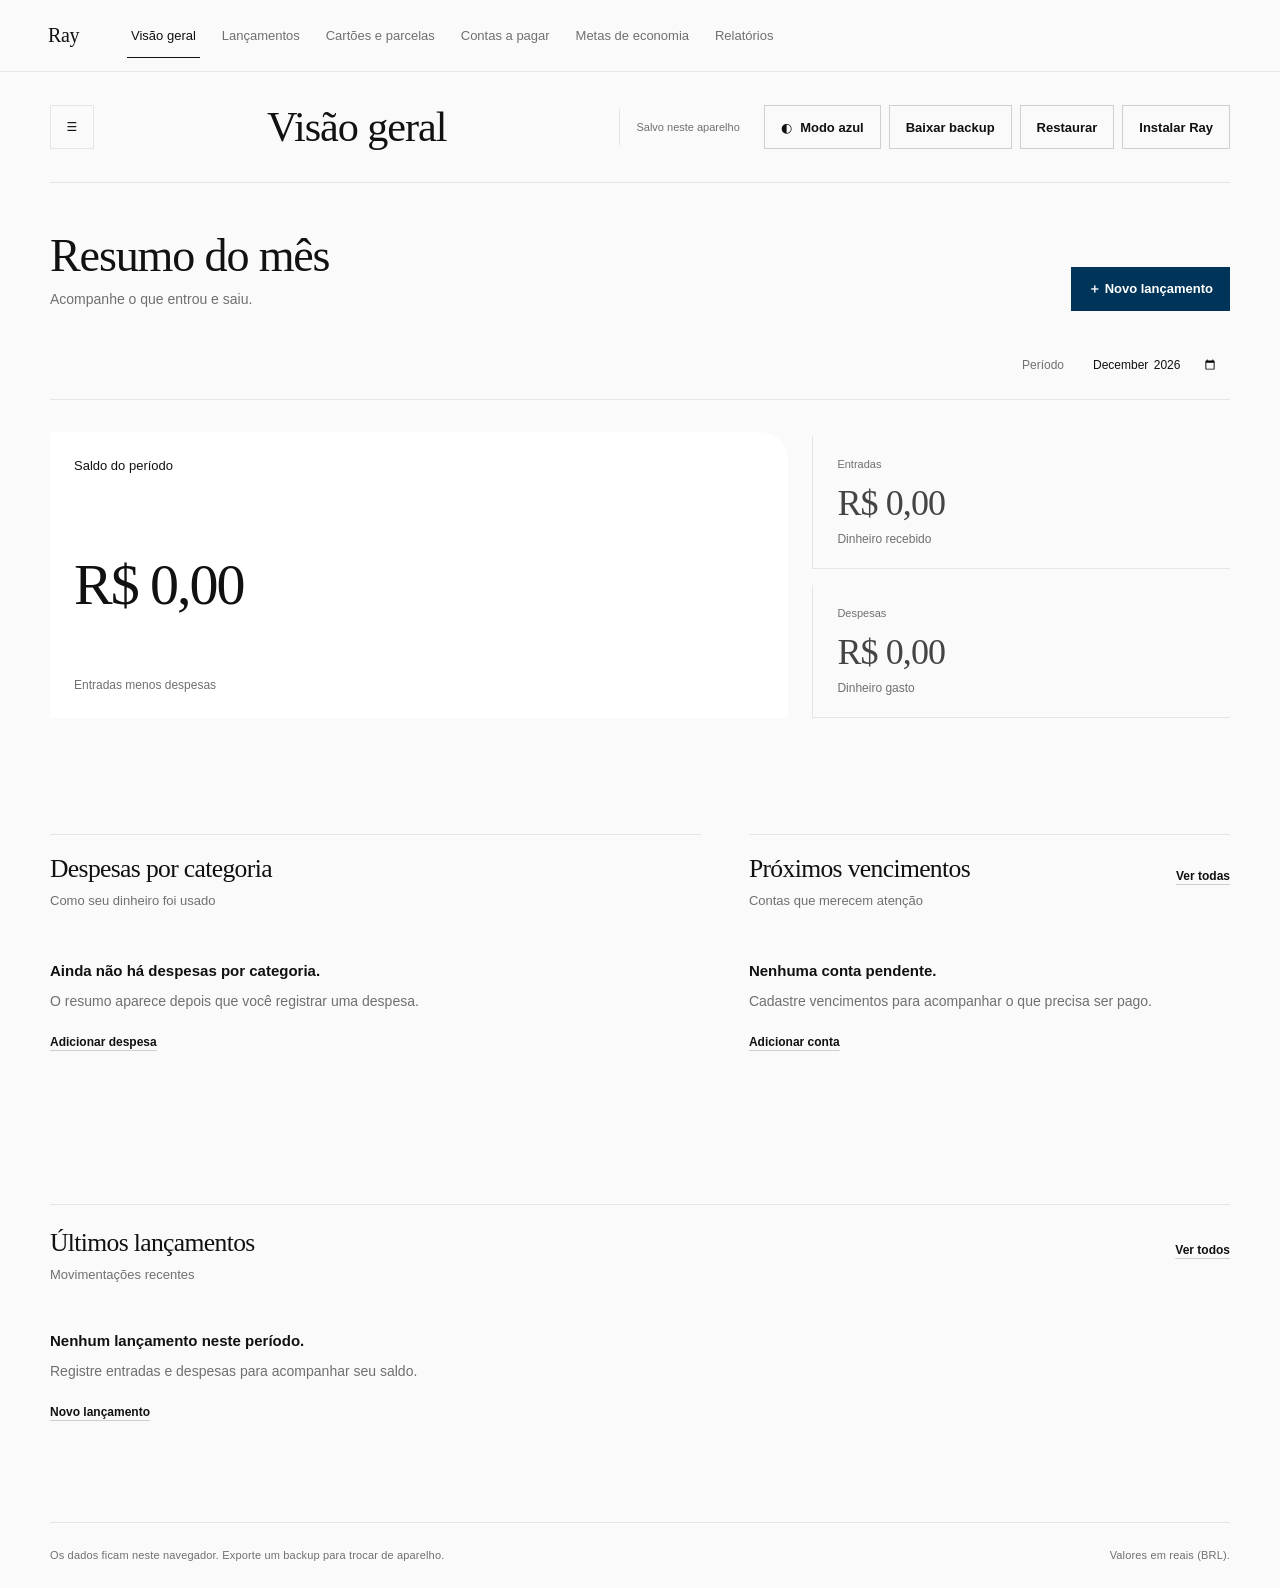
==== index.html @ b85cb1f8 "brand: rename app to Ray and add theme switch" ====
<!doctype html>
<html lang="pt-BR" data-theme="light">
<head>
<meta charset="utf-8"><meta name="viewport" content="width=device-width,initial-scale=1,viewport-fit=cover">
<meta name="theme-color" id="themeColorMeta" content="#FAFAFA">
<meta name="mobile-web-app-capable" content="yes">
<meta name="apple-mobile-web-app-capable" content="yes">
<meta name="apple-mobile-web-app-title" content="Ray">
<link rel="manifest" href="manifest.webmanifest"><meta name="description" content="Controle financeiro pessoal com dados salvos neste aparelho e backup manual.">
<title>Ray — Finanças pessoais</title>
<link rel="icon" href="favicon.svg?v=20261117-6" type="image/svg+xml">
<link rel="apple-touch-icon" href="app-icon.svg">

<link rel="stylesheet" href="style.css?v=20261117-16">


</head>
<body>

<div id="authScreen" class="hidden" aria-hidden="true"></div>
<div id="app" class="app hidden">
  <aside class="sidebar">
    <a class="brand" href="./" aria-label="Ray"><span>Ray</span></a>
    <nav id="navigation">
      <button type="button" class="nav-item active" data-page="dashboard" aria-current="page"><span>◫</span> Visão geral</button>
      <button type="button" class="nav-item" data-page="transactions"><span>↕</span> Lançamentos</button>
      <button type="button" class="nav-item" data-page="cards"><span>▤</span> Cartões e parcelas</button>
      <button type="button" class="nav-item" data-page="bills"><span>◷</span> Contas a pagar</button>
      <button type="button" class="nav-item" data-page="goals"><span>◎</span> Metas de economia</button>
      <button type="button" class="nav-item" data-page="reports"><span>▥</span> Relatórios</button>
    </nav>
    <div class="sidebar-bottom"><div class="privacy-note"><div><strong>Salvo neste aparelho</strong><small>Exporte um backup regularmente.</small></div></div></div>
  </aside>
  <main class="main">
    <header class="topbar">
      <button id="menuBtn" class="icon-btn mobile-menu" type="button" aria-label="Abrir menu" aria-controls="navigation" aria-expanded="false">☰</button>
      <div class="topbar-heading"><h2 id="pageTitle">Visão geral</h2></div>
      <div class="top-actions">
        <span id="syncStatus" class="sync-status" role="status" aria-live="polite">Salvo neste aparelho</span>
        <button id="themeToggleBtn" class="btn secondary theme-toggle" type="button" aria-label="Ativar modo azul" aria-pressed="false" title="Mudar para tema azul"><span class="theme-toggle-symbol" aria-hidden="true">◐</span><span id="themeToggleLabel">Modo azul</span></button>
        <button id="exportBackupBtn" class="btn secondary backup-btn" type="button" aria-label="Baixar backup" title="Baixar backup">Baixar backup</button>
        <button id="importBackupBtn" class="btn secondary backup-btn" type="button" aria-label="Restaurar backup" title="Restaurar backup">Restaurar</button>
        <input id="backupFileInput" class="hidden" type="file" accept="application/json,.json">
        <button id="installAppBtn" class="btn secondary install-app-btn" type="button" aria-label="Instalar aplicativo" title="Instalar Ray">Instalar Ray</button>
        <p id="installHelp" class="install-help hidden">No celular, abra o menu do navegador e escolha “Instalar app” ou “Adicionar à tela inicial”.</p>
      </div>
    </header>
    <div id="content" class="content" aria-busy="false">
      <section id="dashboardPage" class="page">
        <div class="welcome-row">
          <div><h3>Resumo do mês</h3><p class="muted">Acompanhe o que entrou e saiu.</p></div>
          <button type="button" class="btn primary" id="quickAddBtn">＋ Novo lançamento</button>
        </div>
        <div class="filter-row"><label for="monthFilter">Período</label><input id="monthFilter" type="month" aria-label="Selecionar período"></div>
        <div class="summary-grid" aria-label="Resumo financeiro do período">
          <article class="summary-card balance-card"><div class="summary-top"><span>Saldo do período</span></div><strong id="balanceValue">R$ 0,00</strong><small id="balanceHint">Entradas menos despesas</small></article>
          <article class="summary-card"><div class="summary-top"><span>Entradas</span></div><strong id="incomeValue">R$ 0,00</strong><small class="muted">Dinheiro recebido</small></article>
          <article class="summary-card"><div class="summary-top"><span>Despesas</span></div><strong id="expenseValue">R$ 0,00</strong><small class="muted">Dinheiro gasto</small></article>
        </div>
        <div class="dashboard-grid">
          <article class="panel">
            <div class="panel-heading"><div><h3>Despesas por categoria</h3><p class="muted">Como seu dinheiro foi usado</p></div></div>
            <div id="categoryChart" class="category-chart" aria-live="polite"><div class="empty-state">Seus gastos aparecerão aqui quando você registrar lançamentos.</div></div>
          </article>
          <article class="panel">
            <div class="panel-heading"><div><h3>Próximos vencimentos</h3><p class="muted">Contas que merecem atenção</p></div><button type="button" class="text-btn" data-goto="bills">Ver todas</button></div>
            <div id="upcomingBills" class="compact-list" aria-live="polite"><div class="empty-state">Nenhuma conta cadastrada.</div></div>
          </article>
        </div>
        <section class="ledger-section" aria-labelledby="recentHeading">
          <div class="panel-heading"><div><h3 id="recentHeading">Últimos lançamentos</h3><p class="muted">Movimentações recentes</p></div><button type="button" class="text-btn" data-goto="transactions">Ver todos</button></div>
          <div id="recentTransactions" aria-live="polite"></div>
        </section>
      </section><section id="transactionsPage" class="page hidden">
        <div class="section-intro"><div><h3>Seus lançamentos</h3><p class="muted">Registre e acompanhe cada entrada ou despesa.</p></div><button type="button" class="btn primary" id="addTransactionBtn">＋ Adicionar</button></div>
        <div class="table-panel">
          <div class="toolbar"><input id="transactionSearch" type="search" placeholder="Buscar lançamento..." aria-label="Buscar lançamento"><select id="typeFilter" aria-label="Filtrar tipo"><option value="">Todos os tipos</option><option value="income">Entradas</option><option value="expense">Despesas</option></select></div>
          <div id="transactionsTable" class="table-region"></div>
        </div>
      </section><section id="cardsPage" class="page hidden"><div class="section-intro"><div><h3>Cartões e parcelas</h3><p class="muted">Organize seus cartões e compras parceladas.</p></div><button type="button" class="btn primary" id="addCardBtn">＋ Novo cartão</button></div><div id="cardsList" class="cards-grid"></div><div class="section-intro sub-intro"><div><h3>Compras parceladas</h3><p class="muted">O valor mensal é calculado automaticamente.</p></div><button type="button" class="btn secondary" id="addInstallmentBtn">＋ Nova compra</button></div><div id="installmentsTable" class="table-region"></div></section>
      <section id="billsPage" class="page hidden">
        <div class="section-intro"><div><h3>Contas a pagar</h3><p class="muted">Acompanhe datas e marque o que já foi pago.</p></div><button type="button" class="btn primary" id="addBillBtn">＋ Nova conta</button></div>
        <div id="billsTable" class="table-region"></div>
      </section><section id="goalsPage" class="page hidden"><div class="section-intro"><div><h3>Metas de economia</h3><p class="muted">Cada pequena contribuição aproxima você do objetivo.</p></div><button type="button" class="btn primary" id="addGoalBtn">＋ Nova meta</button></div><div id="goalsList" class="goals-grid"></div></section>
      <section id="reportsPage" class="page hidden"><div class="section-intro"><div><h3>Relatórios</h3><p class="muted">Entenda seus hábitos financeiros sem complicação.</p></div></div><div class="summary-grid report-summary"><article class="summary-card"><span class="muted">Taxa de economia</span><strong id="savingRate">Sem dados</strong><small class="muted">Saldo ÷ entradas</small></article><article class="summary-card"><span class="muted">Maior categoria</span><strong id="topCategory">Sem dados</strong><small class="muted">No período selecionado</small></article></div><section class="report-region" aria-labelledby="reportCategoriesHeading"><div class="panel-heading"><div><h3 id="reportCategoriesHeading">Resumo por categoria</h3><p class="muted">Despesas no período selecionado</p></div></div><div id="reportCategories"></div></section></section>
    </div>
    <footer>Os dados ficam neste navegador. Exporte um backup para trocar de aparelho. <span>Valores em reais (BRL).</span></footer>
  </main>
</div>
<dialog id="modalBackdrop" class="modal-backdrop" aria-labelledby="modalTitle"><section class="modal"><div class="modal-head"><div><h3 id="modalTitle">Novo lançamento</h3></div><button type="button" id="closeModalBtn" class="icon-btn" aria-label="Fechar">×</button></div><form id="editorForm"><div id="modalFields" class="form-grid"></div><div class="form-actions"><button type="button" id="cancelModalBtn" class="btn secondary">Cancelar</button><button class="btn primary" type="submit">Salvar</button></div><p id="formMessage" class="message" role="status"></p></form></section></dialog>
<div id="toast" class="toast hidden" role="status" aria-live="polite"><span id="toastMessage"></span><button type="button" id="toastCloseBtn" class="toast-close" aria-label="Fechar aviso">×</button></div>




<script src="offline-store.js?v=20261117-2"></script>
<script src="app.js?v=20261117-9"></script>
<script src="pwa.js?v=20261117-2"></script>
</body></html>
---- style.css ----
/* Hallmark · shape: app screen · genre: modern-minimal · theme: Rich Blue editorial · scope: app · v2.0.0 */
/* Critique: records and balances lead; no marketing hero, decorative metric wall, stock imagery or empty ornament. */
:root {
  --color-bg: #FAFAFA;
  --color-surface: #FFFFFF;
  --color-ink: #111111;
  --color-ink-soft: #444444;
  --color-muted: #707070;
  --color-rule: #E5E5E5;
  --color-rule-strong: #CFCFCF;
  --color-action: #003459;
  --color-action-ink: #FFFFFF;
  --color-focus: var(--color-action);
  --color-positive: #222222;
  --color-negative: #222222;
  --color-surface-subtle: #F5F5F5;
  --color-surface-hover: #F4F4F4;
  --color-chart-fill: #555555;
  --color-backdrop: rgba(0, 0, 0, .58);
  --color-menu-scrim: rgba(0, 0, 0, .48);

  /* Compatibility aliases for the functional base components. */
  --color-paper: var(--color-bg);
  --color-paper-2: #F5F5F5;
  --color-paper-3: #E5E5E5;
  --color-white: #FFFFFF;
  --color-ink-2: var(--color-ink-soft);
  --color-field-edge: var(--color-rule-strong);
  --color-accent: var(--color-action);
  --color-accent-deep: var(--color-action);
  --color-accent-wash: #F5F5F5;
  --color-accent-ink: var(--color-action-ink);
  --color-positive-wash: #F5F5F5;
  --color-negative-wash: #F5F5F5;
  --color-error: var(--color-ink);
  --color-surface-nav: var(--color-bg);
  --color-surface-panel: var(--color-surface);
  --color-surface-hero: var(--color-surface);
  --color-surface-sticky: var(--color-bg);
  --color-surface-hover: #F4F4F4;
  --color-surface-modal: var(--color-surface);
  --color-surface-soft: var(--color-surface);
  --color-surface-card: var(--color-surface);
  --color-nav-active-border: var(--color-ink);
  --color-nav-text: var(--color-ink-soft);
  --color-nav-muted: var(--color-muted);
  --color-nav-hover: #F5F5F5;
  --color-nav-divider: var(--color-rule);
  --color-privacy-divider: var(--color-rule);
  --color-on-dark-label: var(--color-ink);
  --color-on-dark-muted: var(--color-muted);
  --color-button-hover: var(--color-action);
  --color-button-hover-ink: var(--color-action-ink);
  --color-overlay: rgba(0, 0, 0, .58);
  --color-glass: var(--color-surface);
  --color-glass-strong: #F5F5F5;
  --color-glass-edge: var(--color-rule);
  --color-on-glass: var(--color-ink);

  --font-body: "Segoe UI", Arial, ui-sans-serif, system-ui, sans-serif;
  --font-display: Baskerville, "Iowan Old Style", "Palatino Linotype", Georgia, serif;
  --radius-card: 0;
  --radius-control: 0;
  --radius-pill: 0;
  --space-1: 4px;
  --space-2: 8px;
  --space-3: 12px;
  --space-4: 16px;
  --space-5: 20px;
  --space-6: 24px;
  --space-7: 32px;
  --space-8: 40px;
  --space-9: 48px;
  --space-10: 64px;
  --space-11: 80px;
  --space-section: clamp(96px, 9vw, 128px);
  --gutter: clamp(20px, 4vw, 48px);
  --container: 1180px;
  --control-height: 44px;
  --radius-none: 0;
}

* { box-sizing: border-box; }
html, body { min-height: 100%; overflow-x: clip; }
body {
  margin: 0;
  background: var(--color-paper);
  color: var(--color-ink);
  font-family: var(--font-body);
  font-size: 16px;
  line-height: 1.5;
  font-kerning: normal;
}
button, input, select, textarea { font: inherit; }
button { cursor: pointer; }
a { color: inherit; }
h1, h2, h3, p { margin-top: 0; }
h1, h2, h3, strong { font-family: var(--font-body); }
h1, h2, h3 { color: var(--color-ink); font-weight: 500; letter-spacing: -.025em; text-wrap: balance; }
h2 { margin-bottom: 0; font-size: 22px; line-height: 1.2; overflow-wrap: break-word; min-width: 0; }
h3 { margin-bottom: var(--space-2); font-size: 16px; line-height: 1.3; overflow-wrap: break-word; min-width: 0; }
small { font-size: 12px; }
.hidden { display: none !important; }
.muted { color: var(--color-muted); }
.app { min-height: 100svh; }
button:focus-visible, a:focus-visible, input:focus-visible, select:focus-visible, textarea:focus-visible {
  outline: 2px solid var(--color-focus);
  outline-offset: var(--space-1);
}
button:disabled { opacity: .55; cursor: not-allowed; }
[hidden] { display: none !important; }

/* One horizontal navigation shell; the six destinations remain familiar. */
.sidebar {
  position: sticky;
  z-index: 20;
  top: 0;
  display: flex;
  align-items: center;
  gap: var(--space-6);
  min-height: 68px;
  width: 100%;
  padding: var(--space-2) var(--gutter);
  border-bottom: 1px solid var(--color-rule);
  background: var(--color-surface-nav);
}
.brand {
  display: inline-flex;
  align-items: center;
  flex: 0 0 auto;
  gap: var(--space-3);
  color: var(--color-ink);
  font-size: 14px;
  font-weight: 700;
  text-decoration: none;
  white-space: nowrap;
}
#navigation {
  display: flex;
  align-items: center;
  gap: var(--space-1);
  min-width: 0;
}
.nav-item {
  display: inline-flex;
  align-items: center;
  justify-content: flex-start;
  gap: var(--space-2);
  min-height: 44px;
  padding: 0 var(--space-3);
  border: 1px solid transparent;
  border-radius: var(--radius-control);
  background: transparent;
  color: var(--color-ink-2);
  font-size: 13px;
  font-weight: 500;
  line-height: 1.2;
  text-align: left;
  text-decoration: none;
  white-space: nowrap;
}
.nav-item > span {
  display: inline-grid;
  place-items: center;
  width: 18px;
  color: var(--color-muted);
  font-size: 16px;
}
.nav-item:hover { background: var(--color-paper-2); color: var(--color-ink); }
.nav-item.active {
  border-color: var(--color-nav-active-border);
  background: var(--color-surface-hover);
  color: var(--color-ink);
}
.nav-item.active > span { color: var(--color-accent); }
.sidebar-bottom { display: flex; align-items: center; margin-left: auto; }
.privacy-note { display: grid; gap: 0; padding-left: var(--space-4); border-left: 1px solid var(--color-rule); }
.privacy-note strong { color: var(--color-ink-2); font-size: 12px; font-weight: 500; }
.privacy-note small { color: var(--color-muted); font-size: 11px; }
.mobile-menu { display: none; }

/* Main work area */
.main {
  display: flex;
  flex-direction: column;
  width: min(calc(100% - 2 * var(--gutter)), var(--container));
  min-height: calc(100svh - 68px);
  margin-inline: auto;
}
.topbar {
  display: flex;
  align-items: center;
  justify-content: space-between;
  gap: var(--space-5);
  min-height: 82px;
  padding: var(--space-5) 0;
  border-bottom: 1px solid var(--color-rule);
}
.topbar-heading { min-width: 0; }
.today-label {
  margin: 0 0 var(--space-1);
  color: var(--color-muted);
  font-size: 12px;
  font-weight: 500;
  line-height: 1.3;
  letter-spacing: 0;
  text-transform: none;
}
.top-actions {
  display: flex;
  align-items: center;
  justify-content: flex-end;
  gap: var(--space-2);
  min-width: 0;
}
.sync-status {
  display: inline-flex;
  align-items: center;
  min-height: 36px;
  padding: 0 var(--space-3);
  border-left: 1px solid var(--color-rule);
  color: var(--color-muted);
  font-size: 11px;
  white-space: nowrap;
}
.content {
  flex: 1;
  width: 100%;
  padding: var(--space-7) 0 var(--space-9);
}
.welcome-row, .section-intro {
  display: flex;
  align-items: center;
  justify-content: space-between;
  gap: var(--space-4);
  margin-bottom: var(--space-5);
}
.welcome-row h3 { margin-bottom: var(--space-1); font-size: 18px; }
.welcome-row p, .section-intro p { margin-bottom: 0; font-size: 13px; }
.filter-row {
  display: flex;
  align-items: center;
  gap: var(--space-3);
  margin: 0 0 var(--space-4);
  color: var(--color-muted);
  font-size: 12px;
}
.filter-row label { font-weight: 500; }
.filter-row input { width: auto; min-width: 160px; }

/* The balance is the leading figure; two supporting figures, not a KPI wall. */
.summary-grid {
  display: grid;
  grid-template-columns: minmax(0, 1.3fr) repeat(2, minmax(0, 1fr));
  gap: var(--space-3);
  margin-bottom: var(--space-4);
}
.summary-card {
  color: var(--color-ink);
  display: flex;
  flex-direction: column;
  justify-content: space-between;
  min-width: 0;
  min-height: 132px;
  padding: var(--space-5);
  border: 1px solid var(--color-rule);
  border-radius: var(--radius-card);
  background: var(--color-surface-panel);
}
.summary-card.balance-card {
  border-color: var(--color-rule);
  background: var(--color-surface-panel);
}
.summary-top {
  display: flex;
  align-items: center;
  justify-content: space-between;
  gap: var(--space-3);
  margin-bottom: var(--space-4);
  color: var(--color-ink-2);
  font-size: 12px;
  font-weight: 500;
}
.summary-card strong {
  display: block;
  min-width: 0;
  margin-bottom: var(--space-1);
  color: var(--color-ink);
  font-size: clamp(22px, 2.2vw, 30px);
  font-weight: 700;
  letter-spacing: -.04em;
  line-height: 1.1;
  font-variant-numeric: tabular-nums;
  overflow-wrap: anywhere;
}
.summary-card.balance-card strong { color: var(--color-ink); font-size: clamp(28px, 3vw, 38px); }
.summary-card small { color: var(--color-muted); font-size: 11px; }
.round-icon {
  display: inline-grid;
  place-items: center;
  flex: 0 0 auto;
  width: 28px;
  height: 28px;
  border-radius: var(--radius-control);
  background: var(--color-paper-2);
  color: var(--color-accent);
  font-size: 16px;
}
.round-icon.green { background: var(--color-positive-wash); color: var(--color-positive); }
.round-icon.peach { background: var(--color-negative-wash); color: var(--color-negative); }
.round-icon.sand { background: var(--color-paper-2); color: var(--color-ink-2); }

/* A chart, due dates and one recent ledger carry the dashboard. */
.dashboard-grid {
  display: grid;
  grid-template-columns: minmax(0, 1.15fr) minmax(0, .85fr);
  gap: var(--space-4);
  margin-bottom: var(--space-4);
}
.panel {
  color: var(--color-ink);
  min-width: 0;
  margin-bottom: var(--space-4);
  padding: var(--space-5);
  border: 1px solid var(--color-rule);
  border-radius: var(--radius-card);
  background: var(--color-surface-panel);
}
.panel-heading {
  display: flex;
  align-items: flex-start;
  justify-content: space-between;
  gap: var(--space-3);
  margin-bottom: var(--space-5);
}
.panel-heading h3 { margin-bottom: var(--space-1); }
.panel-heading p { margin-bottom: 0; font-size: 12px; }
.panel-symbol { color: var(--color-muted); font-size: 20px; }
.category-chart { display: grid; gap: var(--space-4); }
.category-line {
  display: grid;
  grid-template-columns: minmax(84px, 1fr) minmax(72px, 1.5fr) auto;
  align-items: center;
  gap: var(--space-3);
  min-width: 0;
  color: var(--color-ink-2);
  font-size: 12px;
}
.cat-name { min-width: 0; overflow: hidden; text-overflow: ellipsis; white-space: nowrap; }
.bar-track {
  height: 8px;
  overflow: hidden;
  border-radius: var(--radius-pill);
  background: var(--color-paper-3);
}
.bar-fill { height: 100%; max-width: 100%; border-radius: var(--radius-pill); background: var(--color-accent); }
.category-line strong { color: var(--color-ink); font-size: 12px; font-variant-numeric: tabular-nums; white-space: nowrap; }
.empty-state {
  padding: var(--space-5) var(--space-2);
  color: var(--color-muted);
  font-size: 13px;
  line-height: 1.6;
}
.compact-list { display: grid; }
.compact-item {
  display: flex;
  align-items: center;
  justify-content: space-between;
  gap: var(--space-4);
  min-height: 58px;
  padding: var(--space-2) 0;
  border-bottom: 1px solid var(--color-rule);
}
.compact-item:last-child { border-bottom: 0; }
.compact-item > div { min-width: 0; }
.compact-item strong { display: block; color: var(--color-ink); font-size: 13px; font-weight: 500; }
.compact-item small { display: block; margin-top: var(--space-1); color: var(--color-muted); font-size: 11px; }
.compact-item > strong { text-align: right; white-space: nowrap; font-variant-numeric: tabular-nums; }

/* Tables first for records: clear row identity, dates, values and actions. */
.table-wrap { width: 100%; overflow-x: auto; }
table {
  width: 100%;
  border-collapse: collapse;
  color: var(--color-ink-2);
  font-size: 12px;
  font-variant-numeric: tabular-nums;
  text-align: left;
}
thead th {
  padding: var(--space-3) var(--space-3);
  border-bottom: 1px solid var(--color-rule);
  color: var(--color-muted);
  font-size: 12px;
  font-weight: 500;
  text-transform: none;
  white-space: nowrap;
}
tbody td {
  padding: var(--space-3) var(--space-3);
  border-bottom: 1px solid var(--color-rule);
  vertical-align: middle;
}
tbody tr:last-child td { border-bottom: 0; }
tbody tr:hover { background: var(--color-paper); }
td strong { color: var(--color-ink); font-weight: 500; }
td small { color: var(--color-muted); font-size: 11px; }
.amount-income { color: var(--color-positive); font-weight: 500; white-space: nowrap; }
.amount-expense { color: var(--color-negative); font-weight: 500; white-space: nowrap; }
.tag {
  display: inline-flex;
  align-items: center;
  min-height: 24px;
  padding: var(--space-1) var(--space-2);
  border: 1px solid var(--color-rule);
  border-radius: var(--radius-control);
  background: var(--color-paper-2);
  color: var(--color-ink-2);
  font-size: 11px;
  white-space: nowrap;
}
.tag.paid, .tag.done { border-color: var(--color-positive-wash); background: var(--color-positive-wash); color: var(--color-positive); }
.tag.overdue { border-color: var(--color-negative-wash); background: var(--color-negative-wash); color: var(--color-negative); }
.row-actions { display: flex; align-items: center; gap: var(--space-2); flex-wrap: wrap; }
.mini-btn {
  position: relative;
  display: inline-flex;
  align-items: center;
  justify-content: center;
  min-width: 42px;
  min-height: 38px;
  padding: var(--space-2) var(--space-2);
  border: 1px solid var(--color-rule);
  border-radius: var(--radius-control);
  background: transparent;
  color: var(--color-accent-deep);
  font-size: 11px;
  font-weight: 500;
  white-space: nowrap;
}
.mini-btn:hover { border-color: var(--color-accent); background: var(--color-accent-wash); }
.mini-btn.danger { color: var(--color-negative); }
.mini-btn.danger:hover { border-color: var(--color-negative); background: var(--color-negative-wash); }

/* Forms */
.toolbar { display: flex; align-items: center; gap: var(--space-2); margin-bottom: var(--space-4); }
.toolbar input { flex: 1 1 280px; max-width: 420px; }
.toolbar select { flex: 0 1 180px; }
input, select, textarea {
  width: 100%;
  min-width: 0;
  min-height: var(--control-height);
  padding: var(--space-2) var(--space-3);
  border: 1px solid var(--color-field-edge);
  border-radius: var(--radius-control);
  outline: 2px solid transparent;
  outline-offset: -var(--space-1);
  background: var(--color-surface-panel);
  color: var(--color-ink);
}
input::placeholder, textarea::placeholder { color: var(--color-muted); opacity: 1; }
input:hover, select:hover, textarea:hover { background: var(--color-paper); }
input:focus-visible, select:focus-visible, textarea:focus-visible { outline-color: var(--color-focus); }
input[type="month"], input[type="date"] { min-width: 150px; }
.form-grid { display: grid; grid-template-columns: repeat(2, minmax(0, 1fr)); gap: var(--space-4); }
.form-field { display: grid; align-content: start; gap: var(--space-2); min-width: 0; }
.form-field label { color: var(--color-ink-2); font-size: 12px; font-weight: 500; }
.required-word { color: var(--color-muted); font-size: 10px; font-weight: 500; }
.form-field.full-field { grid-column: 1 / -1; }
textarea { min-height: 104px; resize: vertical; }
.form-actions { display: flex; justify-content: flex-end; gap: var(--space-2); margin-top: var(--space-5); }
.message { min-height: 0; margin: var(--space-3) 0 0; color: var(--color-negative); font-size: 12px; line-height: 1.45; }
.message:empty { display: none; }

/* Cards represent actual cards and goals; records stay in tables. */
.cards-grid, .goals-grid {
  display: grid;
  grid-template-columns: repeat(2, minmax(0, 1fr));
  gap: var(--space-4);
  margin-bottom: var(--space-6);
}
.bank-card {
  min-width: 0;
  padding: var(--space-5);
  border: 1px solid var(--color-rule);
  border-radius: var(--radius-card);
  background: var(--color-surface-panel);
  color: var(--color-ink);
}
.bank-card-head, .bank-identity, .bank-card-foot, .goal-top {
  display: flex;
  align-items: center;
  justify-content: space-between;
  gap: var(--space-3);
}
.bank-identity { justify-content: flex-start; min-width: 0; }
.institution-mark {
  display: grid;
  place-items: center;
  flex: 0 0 40px;
  width: 40px;
  height: 40px;
  border: 1px solid var(--color-rule);
  border-radius: var(--radius-control);
  background: var(--mark-bg, var(--color-paper-2));
  color: var(--mark-color, var(--color-accent));
  font-size: 12px;
  font-weight: 700;
}
.bank-identity-text { display: grid; min-width: 0; gap: var(--space-1); }
.bank-institution { color: var(--color-muted); font-size: 12px; overflow-wrap: break-word; }
.bank-identity-text strong { color: var(--color-ink); font-size: 16px; overflow-wrap: break-word; }
.bank-card .mini-btn { border-color: var(--color-rule); color: var(--color-ink-2); background: transparent; }
.bank-card .mini-btn:hover { border-color: var(--color-accent); background: var(--color-accent); color: var(--color-accent-ink); }
.card-number {
  margin: var(--space-6) 0 var(--space-5);
  color: var(--color-ink-2);
  font-size: 18px;
  letter-spacing: .08em;
  font-variant-numeric: tabular-nums;
  overflow-wrap: anywhere;
}
.bank-card-foot { align-items: flex-end; }
.bank-card-foot > div { display: grid; gap: var(--space-1); }
.bank-card-foot strong { color: var(--color-ink); font-size: 22px; font-variant-numeric: tabular-nums; }
.card-meta, .card-cycle, .network-label { color: var(--color-muted); font-size: 12px; }
.network-label { padding: var(--space-1) var(--space-2); border: 1px solid var(--color-rule); border-radius: var(--radius-control); }
.card-cycle { margin-top: var(--space-4); padding-top: var(--space-3); border-top: 1px solid var(--color-rule); }
.goal-card {
  color: var(--color-ink);
  min-width: 0;
  padding: var(--space-5);
  border: 1px solid var(--color-rule);
  border-radius: var(--radius-card);
  background: var(--color-surface-panel);
}
.goal-top { margin-bottom: var(--space-4); }
.goal-icon {
  display: grid;
  place-items: center;
  width: 38px;
  height: 38px;
  border: 1px solid var(--color-rule);
  border-radius: var(--radius-control);
  background: var(--color-accent-wash);
  color: var(--color-accent);
  font-size: 18px;
}
.goal-card h3 { margin-bottom: var(--space-1); }
.goal-card p { margin-bottom: var(--space-3); font-size: 12px; }
.goal-card > strong { display: block; margin: var(--space-1) 0; color: var(--color-ink); font-size: 22px; font-variant-numeric: tabular-nums; }
.goal-numbers { display: flex; align-items: center; justify-content: space-between; gap: var(--space-3); margin: var(--space-3) 0 var(--space-2); color: var(--color-muted); font-size: 11px; }
.goal-numbers strong { color: var(--color-ink-2); font-variant-numeric: tabular-nums; }
.goal-progress { height: 6px; overflow: hidden; border-radius: 2px; background: var(--color-paper-3); }
.goal-progress span { display: block; height: 100%; border-radius: 2px; background: var(--color-accent); }
.goal-actions { display: flex; gap: var(--space-2); margin-top: var(--space-4); }
.sub-intro { margin-top: var(--space-7); }

/* Page-level reports, overlay, buttons and footer */
.report-summary { grid-template-columns: repeat(2, minmax(0, 1fr)); max-width: 720px; }
.report-summary .summary-card { min-height: 112px; color: var(--color-ink); }
.report-summary strong { margin-top: var(--space-3); font-size: 24px; }
.report-row {
  display: grid;
  grid-template-columns: minmax(120px, 1fr) minmax(100px, 2fr) auto;
  align-items: center;
  gap: var(--space-4);
  padding: var(--space-3) 0;
  border-bottom: 1px solid var(--color-rule);
  color: var(--color-ink-2);
  font-size: 12px;
}
.report-row:last-child { border-bottom: 0; }
.report-row strong { color: var(--color-ink); font-size: 12px; }
.btn {
  display: inline-flex;
  align-items: center;
  justify-content: center;
  min-height: var(--control-height);
  gap: var(--space-2);
  padding: 0 var(--space-4);
  border: 1px solid var(--color-rule);
  border-radius: var(--radius-control);
  background: transparent;
  color: var(--color-ink);
  font-size: 13px;
  font-weight: 500;
  line-height: 1;
  text-decoration: none;
  white-space: nowrap;
}
.btn:hover { border-color: var(--color-accent); background: var(--color-surface-hover); color: var(--color-ink); }
.btn.primary { border-color: var(--color-accent); background: var(--color-accent); color: var(--color-accent-ink); }
.btn.primary:hover { border-color: var(--color-button-hover); background: var(--color-button-hover); color: var(--color-button-hover-ink); }
.btn.secondary { border-color: var(--color-rule); color: var(--color-ink-2); }
.btn.secondary:hover { border-color: var(--color-accent); color: var(--color-accent); }
.btn.full { width: 100%; }
.text-btn {
  min-height: 36px;
  padding: var(--space-1) 0;
  border: 0;
  background: transparent;
  color: var(--color-accent-deep);
  font-size: 12px;
  font-weight: 500;
  text-decoration: underline;
  text-decoration-color: transparent;
  text-underline-offset: var(--space-1);
  white-space: nowrap;
}
.text-btn:hover { text-decoration-color: currentColor; }
.icon-btn {
  display: inline-grid;
  place-items: center;
  min-width: 44px;
  min-height: 44px;
  padding: 0;
  border: 1px solid var(--color-rule);
  border-radius: var(--radius-control);
  background: transparent;
  color: var(--color-ink);
  font-size: 20px;
}
.icon-btn:hover { background: var(--color-surface-hover); border-color: var(--color-accent); color: var(--color-ink); }
.modal-backdrop {
  position: fixed;
  z-index: 50;
  inset: 0;
  display: grid;
  place-items: center;
  padding: var(--space-4);
  overflow: auto;
  background: var(--color-overlay);
}
.modal {
  color: var(--color-ink);
  width: min(100%, 560px);
  max-height: min(80dvh, 640px);
  overflow: auto;
  margin: auto;
  padding: var(--space-6);
  border: 1px solid var(--color-rule);
  border-radius: var(--radius-card);
  background: var(--color-surface-panel);
}
.modal-head {
  display: flex;
  align-items: center;
  justify-content: space-between;
  gap: var(--space-3);
  margin-bottom: var(--space-5);
}
.modal-head h3 { margin-bottom: 0; }
.toast {
  color: var(--color-ink);
  position: fixed;
  z-index: 80;
  right: max(16px, env(safe-area-inset-right));
  bottom: max(16px, env(safe-area-inset-bottom));
  max-width: min(420px, calc(100% - 32px));
  padding: var(--space-3) var(--space-4);
  border: 1px solid var(--color-rule);
  border-radius: var(--radius-control);
  background: var(--color-surface-panel);
  color: var(--color-ink);
  font-size: 12px;
}
.toast.error { border-color: var(--color-negative); color: var(--color-negative); }
#toast:empty { display: none; }
footer {
  display: flex;
  justify-content: space-between;
  gap: var(--space-3);
  padding: var(--space-4) 0;
  border-top: 1px solid var(--color-rule);
  color: var(--color-muted);
  font-size: 11px;
}
.install-help { max-width: 280px; margin: 0; color: var(--color-muted); font-size: 11px; }
.avatar { display: none; }

/* Tablet and mobile navigation */
@media (max-width: 60rem) {
  .sidebar {
    min-height: 64px;
    justify-content: space-between;
    gap: var(--space-4);
  }
  #navigation { gap: var(--space-1); flex: 1; justify-content: center; }
  .nav-item { padding-inline: var(--space-2); font-size: 12px; }
  .nav-item > span { display: none; }
  .privacy-note { display: none; }
  .main { min-height: calc(100svh - 64px); }
  .summary-grid { grid-template-columns: repeat(3, minmax(0, 1fr)); }
  .dashboard-grid { grid-template-columns: minmax(0, 1fr); }
}
@media (max-width: 40rem) {
  .sidebar {
    position: fixed;
    top: 0;
    right: 0;
    left: 0;
    min-height: 64px;
    height: 64px;
    justify-content: space-between;
    padding-block: var(--space-2);
  }
  .sidebar #navigation, .sidebar .sidebar-bottom { display: none; }
  .sidebar.open {
    align-items: stretch;
    flex-direction: column;
    justify-content: flex-start;
    width: min(88vw, 320px);
    height: 100dvh;
    min-height: 100dvh;
    right: auto;
    padding: var(--space-5);
    border-right: 1px solid var(--color-rule);
  }
  .sidebar.open #navigation {
    display: grid;
    align-content: start;
    justify-content: stretch;
    gap: var(--space-1);
    margin-top: var(--space-5);
  }
  .sidebar.open .nav-item { min-height: 48px; padding-inline: var(--space-3); font-size: 14px; }
  .sidebar.open .nav-item > span { display: inline-grid; }
  .sidebar.open .sidebar-bottom {
    display: block;
    margin: auto 0 0;
  }
  .sidebar.open .privacy-note {
    display: grid;
    padding: var(--space-4) 0 0;
    border-top: 1px solid var(--color-rule);
    border-left: 0;
  }
  .main {
    width: calc(100% - 32px);
    min-height: 100svh;
    margin-top: var(--space-11);
  }
  .topbar {
    align-items: center;
    gap: var(--space-3);
    min-height: 72px;
    padding: var(--space-3) 0;
  }
  .topbar-heading { flex: 1; }
  .mobile-menu { display: inline-grid; flex: 0 0 44px; }
  .top-actions { gap: var(--space-1); }
  .sync-status { display: none; }
  .backup-btn { min-width: 44px; min-height: 44px; width: 44px; padding: 0; overflow: hidden; font-size: 0; }
  .backup-btn::before { content: "↓"; font-size: 18px; }
  #importBackupBtn::before { content: "↑"; }
  .install-app-btn { min-width: 44px; width: 44px; overflow: hidden; padding: 0; font-size: 0; }
  .install-app-btn::before { content: "＋"; font-size: 18px; }
  .content { padding-top: var(--space-5); }
  .welcome-row, .section-intro { align-items: flex-start; }
  .welcome-row { flex-direction: column; gap: var(--space-3); }
  .welcome-row .btn { width: 100%; }
  .summary-grid { grid-template-columns: repeat(2, minmax(0, 1fr)); gap: var(--space-2); }
  .summary-card { min-height: 112px; padding: var(--space-3); }
  .summary-card.balance-card { grid-column: 1 / -1; min-height: 124px; }
  .summary-card strong { font-size: 20px; }
  .summary-card.balance-card strong { font-size: 30px; }
  .summary-top { margin-bottom: var(--space-3); }
  .dashboard-grid { gap: 0; }
  .panel { padding: var(--space-4); }
  .cards-grid, .goals-grid { grid-template-columns: minmax(0, 1fr); }
  .toolbar { flex-wrap: wrap; }
  .toolbar input, .toolbar select { flex: 1 1 100%; max-width: none; }
  .form-grid { grid-template-columns: minmax(0, 1fr); }
  input, select, textarea { font-size: 16px; }
  .form-field.full-field { grid-column: auto; }
  .modal { padding: var(--space-4); }
  footer { flex-direction: column; }
  .category-line { grid-template-columns: minmax(72px, 1fr) minmax(60px, 1fr) auto; gap: var(--space-2); }
  .report-summary { grid-template-columns: repeat(2, minmax(0, 1fr)); }
  .report-row { grid-template-columns: minmax(0, 1fr) auto; gap: var(--space-2); }
  .report-row .bar-track { grid-column: 1 / -1; grid-row: 2; }
}
@media (max-width: 360px) {
  .brand { gap: var(--space-2); font-size: 13px; }
  .top-actions { gap: var(--space-1); }
  .main { width: calc(100% - 24px); }
  .summary-grid { gap: var(--space-2); }
  .summary-card { padding: var(--space-3); }
  .summary-card strong { font-size: 18px; }
  .summary-card.balance-card strong { font-size: 27px; }
}
@media (hover: hover) {
  .nav-item, .btn, .mini-btn, .icon-btn, .text-btn { transition: background-color 120ms ease, border-color 120ms ease, color 120ms ease, transform 120ms ease; }
  .btn:active, .mini-btn:active, .icon-btn:active { transform: translateY(1px); }
}
@media (prefers-reduced-motion: reduce) {
  *, *::before, *::after {
    scroll-behavior: auto !important;
    animation-duration: .01ms !important;
    animation-iteration-count: 1 !important;
    transition-duration: .01ms !important;
  }
}


/* Browser-owned surfaces follow the same quiet blue palette. */
::selection {
  background: var(--color-accent-wash);
  color: var(--color-accent-deep);
}
html {
  scrollbar-color: var(--color-muted) var(--color-paper-2);
}
input, textarea, select {
  caret-color: var(--color-accent);
}


/* Hallmark v2.0.0 · app finish: quiet records, useful states and no nested table cards. */
.table-panel, .ledger-section, .report-region, .table-region {
  min-width: 0;
  width: 100%;
}
.table-panel { margin-bottom: var(--space-5); }
.ledger-section, .report-region { margin-bottom: var(--space-5); }
.ledger-section .panel-heading, .report-region .panel-heading { margin-bottom: var(--space-2); }
.table-panel > .toolbar { padding: 0 0 var(--space-3); border-bottom: 1px solid var(--color-rule); }
.table-panel > .table-region { padding-top: var(--space-2); }
.table-wrap { max-width: 100%; overscroll-behavior-inline: contain; }
table[data-actions="true"] { min-width: 680px; }
table[data-actions="false"] { min-width: 520px; }
table[data-actions="false"] th:first-child,
table[data-actions="false"] td:first-child { position: sticky; z-index: 1; left: 0; min-width: 150px; background: var(--color-surface-panel); }
table[data-actions="true"] th:first-child,
table[data-actions="true"] td:first-child {
  position: sticky;
  z-index: 1;
  left: 0;
  min-width: 150px;
  background: var(--color-surface-panel);
}
table[data-actions="true"] th:last-child,
table[data-actions="true"] td:last-child {
  position: sticky;
  z-index: 1;
  right: 0;
  background: var(--color-surface-panel);
}
table[data-actions="true"] thead th:first-child,
table[data-actions="true"] thead th:last-child { z-index: 2; }
tbody tr:hover td:first-child,
tbody tr:hover td:last-child { background: var(--color-paper); }
.empty-state {
  display: grid;
  justify-items: start;
  gap: var(--space-2);
  padding: var(--space-5) 0;
  color: var(--color-muted);
  font-size: 14px;
  line-height: 1.5;
}
.empty-state strong { color: var(--color-ink); font-size: 15px; font-weight: 500; }
.empty-state p { max-width: 48ch; margin: 0; }
.empty-state .text-btn { min-height: 44px; }
.error-state { border-left: 2px solid var(--color-error); padding-left: var(--space-4); }
.skeleton-stack { display: grid; gap: var(--space-4); padding: var(--space-2) 0; }
.skeleton-row { display: flex; align-items: center; justify-content: space-between; gap: var(--space-4); min-height: 34px; }
.skeleton {
  display: block;
  height: 10px;
  border-radius: 2px;
  background: var(--color-paper-3);
}
.skeleton-label { width: min(46%, 220px); }
.skeleton-value { width: min(24%, 112px); }
[aria-busy="true"] { cursor: progress; }
.btn, .mini-btn, .icon-btn, .text-btn, .nav-item { font-size: 14px; }
.mini-btn { min-width: 44px; min-height: 44px; }
.text-btn { min-height: 44px; }
.nav-item { min-height: 44px; }
.summary-card small, .panel-heading p, .sync-status { font-size: 12px; }
.modal-backdrop {
  position: fixed;
  inset: 0;
  width: 100%;
  max-width: none;
  height: 100%;
  max-height: none;
  margin: 0;
  padding: var(--space-4);
  border: 0;
  overflow: auto;
  background: transparent;
  color: var(--color-ink);
  display: grid;
  place-items: center;
}
.modal-backdrop:not([open]) { display: none; }
.modal-backdrop::backdrop { background: var(--color-overlay); }
.modal {
  width: min(100%, 560px);
  max-height: min(80dvh, 40rem);
}
.modal-head h3 { font-size: 18px; }
.toast {
  display: flex;
  align-items: center;
  justify-content: space-between;
  gap: var(--space-3);
  font-size: 14px;
}
.toast.hidden { display: none; }
.toast-close {
  display: inline-grid;
  flex: 0 0 44px;
  place-items: center;
  min-width: 44px;
  min-height: 44px;
  border: 0;
  background: transparent;
  color: currentColor;
  font-size: 20px;
}
.toast-close:hover { background: var(--color-paper-2); }
@media (max-width: 40rem) {
  .main { margin-top: var(--space-11); }
  .summary-card small, .filter-row, .panel-heading p { font-size: 13px; }
  .summary-card.balance-card strong { font-size: 28px; }
  .empty-state { padding-block: var(--space-4); }
  table[data-actions="true"] th:first-child,
  table[data-actions="true"] td:first-child { min-width: 132px; }
  table[data-actions="true"] th:last-child,
  table[data-actions="true"] td:last-child { min-width: 150px; }
  table[data-actions="false"] th:first-child,
  table[data-actions="false"] td:first-child { min-width: 132px; }
}
@media (prefers-reduced-motion: reduce) {
  .skeleton { animation: none; }
}

#editorForm[aria-busy="true"] .btn[type="submit"]::after {
  content: "";
  width: 12px;
  height: 12px;
  border: 2px solid currentColor;
  border-right-color: transparent;
  border-radius: 50%;
  animation: submit-spin 700ms linear infinite;
}
@keyframes submit-spin { to { transform: rotate(1turn); } }
.form-field :is(input, select, textarea)[aria-invalid="true"] { border-color: var(--color-error); }
.message:not(:empty) { min-height: 1lh; }
.toast-close:focus-visible { outline: 2px solid var(--color-focus); outline-offset: -var(--space-1); }
@media (max-width: 60rem) {
  .sidebar {
    position: fixed;
    top: 0;
    right: 0;
    left: 0;
    min-height: 64px;
    height: 64px;
    justify-content: space-between;
    padding-block: var(--space-2);
  }
  .sidebar #navigation, .sidebar .sidebar-bottom { display: none; }
  .sidebar.open {
    align-items: stretch;
    flex-direction: column;
    justify-content: flex-start;
    width: min(88vw, 320px);
    height: 100dvh;
    min-height: 100dvh;
    right: auto;
    padding: var(--space-5);
    border-right: 1px solid var(--color-rule);
  }
  .sidebar.open #navigation {
    display: grid;
    align-content: start;
    justify-content: stretch;
    gap: var(--space-1);
    margin-top: var(--space-5);
  }
  .sidebar.open .nav-item { min-height: 48px; padding-inline: var(--space-3); font-size: 14px; }
  .sidebar.open .nav-item > span { display: inline-grid; }
  .sidebar.open .sidebar-bottom { display: block; margin: auto 0 0; }
  .sidebar.open .privacy-note {
    display: grid;
    padding: var(--space-4) 0 0;
    border-top: 1px solid var(--color-rule);
    border-left: 0;
  }
  body:has(.sidebar.open) { overflow: hidden; }
  body:has(.sidebar.open)::before {
    content: "";
    position: fixed;
    z-index: 19;
    inset: var(--space-10) 0 0;
    background: var(--color-overlay);
  }
  .mobile-menu { display: inline-grid; flex: 0 0 44px; }
  .main { margin-top: var(--space-11); }
  #navigation { gap: var(--space-1); }
  .nav-item { padding-inline: var(--space-2); font-size: 12px; }
  .nav-item > span { display: none; }
  .privacy-note { display: none; }
}
@media (max-width: 40rem) {
  .sidebar.open { width: min(88vw, 320px); }
  .main { width: calc(100% - 24px); }
}
@media (prefers-reduced-motion: reduce) {
  #editorForm[aria-busy="true"] .btn[type="submit"]::after { animation: none; }
}

.table-panel input, .table-panel select { min-height: 40px; }
@media (max-width: 40rem) { .table-panel input, .table-panel select { min-height: 44px; } }

/* Desktop navigation owns the horizontal room; mobile actions stay icon-sized. */
@media (min-width: 60.001rem) {
  .mobile-menu { display: none; }
  .sidebar-bottom { display: none; }
}
@media (max-width: 60rem) {
  .mobile-menu { display: inline-grid; min-width: 48px; min-height: 48px; }
  .sidebar-bottom { display: none; }
}
@media (max-width: 40rem) {
  .backup-btn, .install-app-btn {
    min-width: 48px;
    min-height: 48px;
    width: 48px;
    padding: 0;
    overflow: hidden;
    font-size: 0;
  }
  .backup-btn::before, .install-app-btn::before { font-size: 18px; }
}

@media (max-width: 40rem) {
  .topbar { gap: var(--space-2); }
  .topbar-heading h2 { font-size: 18px; white-space: nowrap; overflow: hidden; text-overflow: ellipsis; }
  #installAppBtn::before { content: "+"; font-family: var(--font-body); font-weight: 700; }
}




/* Rich Blue × editorial paper: authentic hierarchy, local fonts and restrained detail. */
body {
  background-color: var(--color-paper);

  background-size: 6px 6px;
}
h1, h2, h3 {
  font-family: var(--font-display);
  font-weight: 500;
  letter-spacing: -.035em;
}
h2 { font-size: clamp(26px, 2.4vw, 34px); }
h3 { font-size: 19px; }

.sidebar {
  background: var(--color-ink);
  border-bottom-color: var(--color-nav-divider);
}
.brand {
  color: var(--color-white);
  font-family: var(--font-display);
  font-size: 18px;
  font-weight: 500;
  letter-spacing: .015em;
}
#navigation { gap: var(--space-1); }
.nav-item {
  border-radius: 2px;
  color: var(--color-nav-text);
  font-weight: 500;
}
.nav-item > span, .sidebar.open .nav-item > span { display: none; }
.nav-item:hover {
  background: var(--color-nav-hover);
  color: var(--color-white);
}
.nav-item.active {
  border-color: var(--color-nav-active-border);
  background: var(--color-ink-2);
  color: var(--color-accent-wash);
}
.nav-item.active > span { color: var(--color-accent-wash); }
.privacy-note { border-left-color: var(--color-privacy-divider); }
.privacy-note strong { color: var(--color-white); }
.privacy-note small { color: var(--color-nav-muted); }

.topbar {
  min-height: 94px;
  border-bottom-color: var(--color-rule);
}
.topbar-heading h2 {
  color: var(--color-ink);
  font-size: clamp(27px, 3vw, 36px);
  line-height: 1.1;
}
.sync-status {
  border-left-color: var(--color-rule);
  color: var(--color-ink-2);
}
.content { padding-top: var(--space-7); }
.welcome-row { align-items: flex-end; margin-bottom: var(--space-5); }
.welcome-row h3 {
  margin-bottom: var(--space-1);
  font-size: clamp(30px, 4vw, 42px);
  line-height: 1;
}
.welcome-row p, .section-intro p { color: var(--color-muted); }
.filter-row {
  justify-content: flex-end;
  padding-bottom: var(--space-3);
  border-bottom: 1px solid var(--color-rule);
  color: var(--color-ink-2);
}
.filter-row label { font-weight: 500; }
.filter-row input {
  border-color: transparent;
  background: transparent;
  color: var(--color-ink);
  font-weight: 500;
}
.filter-row input:hover { background: var(--color-paper-2); }

/* One generous balance surface, two quieter supporting figures. */
.summary-grid:not(.report-summary) {
  grid-template-columns: minmax(0, 1.45fr) minmax(220px, .82fr);
  grid-template-rows: minmax(132px, 1fr) minmax(132px, 1fr);
  column-gap: var(--space-6);
  row-gap: var(--space-3);
  margin: var(--space-2) 0 var(--space-9);
}
.summary-grid:not(.report-summary) .balance-card {
  grid-column: 1;
  grid-row: 1 / span 2;
  min-height: 286px;
  padding: var(--space-6);
  border: 0;
  border-radius: 3px 28px 3px 3px;
  background: var(--color-surface-hero);
  color: var(--color-ink);
}
.summary-grid:not(.report-summary) .balance-card .summary-top {
  color: var(--color-on-dark-label);
  font-size: 13px;
  letter-spacing: 0;
  text-transform: none;
}
.summary-grid:not(.report-summary) .balance-card strong {
  color: var(--color-ink);
  font-family: var(--font-display);
  font-size: clamp(38px, 5vw, 58px);
  font-weight: 500;
  letter-spacing: -.035em;
  line-height: 1.02;
}
.summary-grid:not(.report-summary) .balance-card small {
  color: var(--color-nav-muted);
  font-size: 12px;
}
.summary-grid:not(.report-summary) .balance-card::after {
  width: min(43%, 260px);
  opacity: .72;

  background-size: 14px 14px;
  background-position: 0 0;
}
.summary-grid:not(.report-summary) .summary-card:not(.balance-card) {
  min-height: 132px;
  padding: var(--space-5) var(--space-2) var(--space-5) var(--space-6);
  border: 0;
  border-left: 1px solid var(--color-rule);
  border-bottom: 1px solid var(--color-rule);
  border-radius: 0;
  background: transparent;
}
.summary-grid:not(.report-summary) .summary-card:not(.balance-card) .summary-top {
  margin-bottom: var(--space-3);
  color: var(--color-muted);
  font-size: 11px;
  letter-spacing: 0;
  text-transform: none;
}
.summary-grid:not(.report-summary) .summary-card:not(.balance-card) strong {
  color: var(--color-ink-2);
  font-family: var(--font-display);
  font-size: clamp(28px, 3vw, 36px);
  font-weight: 500;
  letter-spacing: -.025em;
}
.summary-grid:not(.report-summary) .summary-card:not(.balance-card) small {
  color: var(--color-muted);
  font-size: 12px;
}
.report-summary .summary-card {
  min-height: 120px;
  border: 1px solid var(--color-rule);
  border-radius: 3px;
  background: var(--color-surface-panel);
}

/* The dashboard has an editorial split rather than a row of identical boxes. */
.dashboard-grid {
  grid-template-columns: minmax(0, 1.35fr) minmax(260px, .9fr);
  gap: var(--space-5);
}
.dashboard-grid .panel {
  padding: var(--space-5) 0;
  border: 0;
  border-top: 2px solid var(--color-ink-2);
  border-radius: 0;
  background: transparent;
}
.dashboard-grid .panel:first-child {
  padding-right: var(--space-4);
  border-right: 1px solid var(--color-rule);
}
.dashboard-grid .panel:last-child { padding-left: var(--space-4); }
.panel-heading { align-items: baseline; margin-bottom: var(--space-6); }
.panel-heading h3, .ledger-section h3, .section-intro h3 {
  font-size: 24px;
  line-height: 1.08;
}
.panel-heading p { color: var(--color-muted); }
.ledger-section {
  margin-top: var(--space-3);
  padding-top: var(--space-6);
  border-top: 1px solid var(--color-rule);
}
.ledger-section .panel-heading { margin-bottom: var(--space-3); }
.category-chart { gap: var(--space-4); }
.bar-track { background: var(--color-paper-3); }
.bar-track span { background: var(--color-ink-2); }

/* Quiet, tactile controls; no glass effects or ornamental icon clutter. */
.btn, .mini-btn, .icon-btn, .text-btn { border-radius: 2px; }
.btn.primary {
  border-color: var(--color-ink);
  background: var(--color-ink);
  color: var(--color-white);
}
.btn.primary:hover {
  border-color: var(--color-ink-2);
  background: var(--color-ink-2);
}
.btn.secondary {
  border-color: var(--color-rule);
  background: transparent;
  color: var(--color-ink-2);
}
.btn.secondary:hover, .mini-btn:hover, .icon-btn:hover {
  border-color: var(--color-ink-2);
  background: var(--color-paper-2);
  color: var(--color-ink);
}
.text-btn { color: var(--color-ink-2); }
.text-btn:hover { text-decoration-color: var(--color-ink-2); }
input, select, textarea {
  border-radius: 2px;
  background-color: var(--color-surface-soft);
}
input:focus-visible, select:focus-visible, textarea:focus-visible {
  outline-color: var(--color-focus);
}
button:focus-visible, a:focus-visible, input:focus-visible, select:focus-visible, textarea:focus-visible {
  outline-color: var(--color-focus);
}
.tag { border-radius: 2px; }
.mini-btn { color: var(--color-ink-2); }
.mini-btn.danger { color: var(--color-negative); }
.bank-card, .goal-card {
  color: var(--color-ink);
  border: 0;
  border-top: 1px solid var(--color-ink-2);
  border-bottom: 1px solid var(--color-rule);
  border-radius: 0;
  background: var(--color-surface-card);
}
.institution-mark, .goal-icon {
  border-radius: 2px;
  background: var(--color-paper-2);
  color: var(--color-ink-2);
}
.goal-progress { background: var(--color-paper-3); }
.goal-progress span { background: var(--color-ink-2); }
.table-panel > .toolbar { border-bottom-color: var(--color-rule); }
footer {
  align-items: center;
  border-top-color: var(--color-rule);
  color: var(--color-muted);
  font-size: 11px;
  letter-spacing: .015em;
}
.modal { border-radius: 3px; }
.modal-head h3 { font-size: 25px; }
.toast { border-radius: 3px; }

@media (min-width: 60.001rem) {
  .summary-grid:not(.report-summary) .balance-card { grid-row: 1 / span 2; }
}
@media (min-width: 40.001rem) and (max-width: 60rem) {
  .summary-grid:not(.report-summary) {
    grid-template-columns: minmax(0, 1.2fr) minmax(190px, .8fr);
    grid-template-rows: 1fr 1fr;
  }
  .summary-grid:not(.report-summary) .balance-card {
    grid-column: 1;
    grid-row: 1 / span 2;
    min-height: 260px;
  }
  .summary-grid:not(.report-summary) .summary-card:not(.balance-card) { min-height: 122px; }
  .dashboard-grid { grid-template-columns: minmax(0, 1fr); gap: var(--space-4); }
  .dashboard-grid .panel:first-child {
    padding-right: 0;
    border-right: 0;
    border-bottom: 1px solid var(--color-rule);
  }
  .dashboard-grid .panel:last-child { padding-left: 0; }
}
@media (max-width: 40rem) {
  .topbar { border-bottom-color: var(--color-rule); }
  .topbar-heading h2 { font-size: 23px; }
  .welcome-row { align-items: flex-start; }
  .welcome-row h3 { font-size: 32px; }
  .filter-row { justify-content: space-between; }
  .summary-grid:not(.report-summary) {
    grid-template-columns: repeat(2, minmax(0, 1fr));
    grid-template-rows: auto auto;
    gap: var(--space-3);
    margin-bottom: var(--space-7);
  }
  .summary-grid:not(.report-summary) .balance-card {
    grid-column: 1 / -1;
    grid-row: auto;
    min-height: 208px;
    padding: var(--space-6);
  }
  .summary-grid:not(.report-summary) .balance-card strong { font-size: clamp(34px, 9vw, 44px); }
  .summary-grid:not(.report-summary) .summary-card:not(.balance-card) {
    min-height: 116px;
    padding: var(--space-4) var(--space-2);
    border-top: 1px solid var(--color-rule);
    border-bottom: 1px solid var(--color-rule);
    border-left: 0;
  }
  .summary-grid:not(.report-summary) .summary-card:not(.balance-card) strong { font-size: clamp(24px, 7vw, 30px); }
  .summary-grid:not(.report-summary) .summary-card:not(.balance-card) .summary-top { font-size: 10px; }
  .summary-grid:not(.report-summary) .balance-card::after { width: 38%; background-size: 13px 13px; }
  .dashboard-grid { gap: 0; }
  .dashboard-grid .panel:first-child {
    padding-right: 0;
    border-right: 0;
    border-bottom: 1px solid var(--color-rule);
  }
  .dashboard-grid .panel:last-child { padding-left: 0; }
  .panel-heading h3, .ledger-section h3, .section-intro h3 { font-size: 22px; }
  footer { align-items: flex-start; }
}
@media (max-width: 360px) {
  .summary-grid:not(.report-summary) { gap: var(--space-2); }
  .summary-grid:not(.report-summary) .balance-card { padding: var(--space-5); }
  .summary-grid:not(.report-summary) .summary-card:not(.balance-card) { padding-inline: var(--space-1); }
}
@media (prefers-reduced-motion: reduce) {
  *, *::before, *::after {
    scroll-behavior: auto !important;
    animation-duration: .01ms !important;
    animation-iteration-count: 1 !important;
    transition-duration: .01ms !important;
  }
}





/* Editorial monochrome — type, grid and whitespace carry the hierarchy. */
html {
  background: var(--color-bg);
  color-scheme: light;
  text-size-adjust: 100%;
  -webkit-text-size-adjust: 100%;
}
body {
  margin: 0;
  background: var(--color-bg);
  color: var(--color-ink);
  font-family: var(--font-body);
  font-size: 16px;
  line-height: 1.55;
  text-align: left;
  word-break: normal;
  overflow-wrap: normal;
  hyphens: manual;
}
.app {
  min-height: 100svh;
  background: var(--color-bg);
  color: var(--color-ink);
}
.app::before, .app::after, .main::before {
  display: none !important;
  content: none !important;
}
h1, h2, h3 {
  margin-top: 0;
  color: var(--color-ink);
  font-family: var(--font-display);
  font-weight: 500;
  letter-spacing: -.025em;
  line-height: 1.12;
  text-align: left;
  text-wrap: balance;
  word-break: normal;
  overflow-wrap: normal;
  hyphens: manual;
}
h1 { font-size: clamp(2.35rem, 4.8vw, 3.8rem); }
h2 { font-size: clamp(1.85rem, 3.4vw, 2.6rem); }
h3 { font-size: clamp(1.2rem, 2vw, 1.55rem); }
p, li, dd, dt, figcaption {
  text-align: left;
  text-wrap: pretty;
  line-height: 1.55;
  word-break: normal;
  overflow-wrap: normal;
  hyphens: manual;
}
p, .muted, .empty-state, .install-help, .panel-heading p,
.welcome-row p, .section-intro p, .privacy-note small {
  max-width: 60ch;
}
a { color: var(--color-ink); }
a:hover { color: var(--color-ink-soft); }
button, input, select, textarea { font: inherit; }
button { cursor: pointer; }
button:focus-visible, a:focus-visible, input:focus-visible,
select:focus-visible, textarea:focus-visible {
  outline: 2px solid var(--color-focus);
  outline-offset: var(--space-1);
}
button:disabled { opacity: .55; cursor: not-allowed; }

/* Navigation: one quiet rule, no icon rail or colored container. */
.sidebar {
  position: sticky;
  z-index: 20;
  top: 0;
  display: flex;
  align-items: center;
  gap: clamp(var(--space-6), 4vw, var(--space-9));
  width: 100%;
  min-height: 72px;
  padding: var(--space-3) var(--gutter);
  border: 0;
  border-bottom: 1px solid var(--color-rule);
  border-radius: 0;
  background: var(--color-bg);
  color: var(--color-ink);
  box-shadow: none;
}
.brand {
  display: inline-flex;
  flex: 0 0 auto;
  align-items: center;
  gap: var(--space-3);
  color: var(--color-ink);
  font-family: var(--font-display);
  font-size: 20px;
  font-weight: 500;
  letter-spacing: -.02em;
  text-decoration: none;
  white-space: nowrap;
}
#navigation {
  display: flex;
  flex: 1 1 auto;
  align-items: center;
  justify-content: flex-start;
  flex-wrap: nowrap;
  gap: clamp(var(--space-2), 1.4vw, var(--space-5));
  min-width: 0;
}
.nav-item {
  display: inline-flex;
  flex: 0 0 auto;
  align-items: center;
  min-height: 44px;
  padding: 0 var(--space-1);
  border: 0;
  border-bottom: 1px solid transparent;
  border-radius: 0;
  background: transparent;
  color: var(--color-muted);
  font-size: 13px;
  font-weight: 500;
  line-height: 1;
  text-align: left;
  text-decoration: none;
  white-space: nowrap;
}
.nav-item > span { display: none !important; }
.nav-item:hover {
  background: transparent;
  color: var(--color-ink);
}
.nav-item.active {
  border-color: var(--color-ink);
  background: transparent;
  color: var(--color-ink);
}
.nav-item.active > span { display: none !important; }
.sidebar-bottom { display: none; }
.privacy-note { display: none; }
.mobile-menu {
  display: none;
  border: 1px solid var(--color-rule);
  border-radius: 0;
  background: transparent;
  color: var(--color-ink);
}

/* Work area and page heading. */
.main {
  display: flex;
  flex-direction: column;
  width: min(calc(100% - 2 * var(--gutter)), var(--container));
  min-height: calc(100svh - 72px);
  margin: 0 auto;
  background: transparent;
}
.topbar {
  display: flex;
  align-items: center;
  justify-content: space-between;
  gap: var(--space-6);
  min-height: 96px;
  padding: var(--space-7) 0;
  border: 0;
  border-bottom: 1px solid var(--color-rule);
  background: transparent;
}
.topbar-heading { min-width: 0; }
.topbar-heading h2 {
  max-width: 20ch;
  margin: 0;
  color: var(--color-ink);
  font-size: clamp(2rem, 3.3vw, 2.65rem);
  line-height: 1.1;
}
.top-actions {
  display: flex;
  flex: 0 0 auto;
  align-items: center;
  justify-content: flex-end;
  gap: var(--space-2);
  min-width: 0;
}
.sync-status {
  min-height: 36px;
  display: inline-flex;
  align-items: center;
  padding: 0 var(--space-4);
  border-left: 1px solid var(--color-rule);
  color: var(--color-muted);
  font-size: 11px;
  white-space: nowrap;
}
.content {
  flex: 1;
  width: 100%;
  padding: var(--space-9) 0 var(--space-10);
  background: transparent;
}
.welcome-row, .section-intro {
  display: flex;
  align-items: flex-end;
  justify-content: space-between;
  gap: var(--space-6);
  margin-bottom: var(--space-7);
}
.welcome-row h3 {
  max-width: 22ch;
  margin-bottom: var(--space-2);
  font-size: clamp(2rem, 3.6vw, 2.9rem);
  line-height: 1.08;
}
.welcome-row p, .section-intro p {
  margin: 0;
  color: var(--color-muted);
  font-size: 14px;
}
.filter-row {
  display: flex;
  align-items: center;
  gap: var(--space-4);
  margin: 0 0 var(--space-7);
  padding-bottom: var(--space-3);
  border-bottom: 1px solid var(--color-rule);
  color: var(--color-muted);
  font-size: 12px;
}
.filter-row label { font-weight: 500; }
.filter-row input {
  width: auto;
  min-width: 160px;
  border: 0;
  border-radius: 0;
  background: transparent;
  color: var(--color-ink);
}

/* Summary: numbers stand on the page without individual colored cards. */
.summary-grid {
  display: grid;
  grid-template-columns: minmax(0, 1.35fr) repeat(2, minmax(0, .85fr));
  align-items: end;
  gap: clamp(var(--space-6), 3vw, var(--space-9));
  margin: 0;
}
.summary-card {
  display: flex;
  flex-direction: column;
  justify-content: space-between;
  min-width: 0;
  min-height: 150px;
  padding: 0 0 var(--space-5);
  border: 0;
  border-bottom: 1px solid var(--color-rule);
  border-radius: 0;
  background: transparent;
  color: var(--color-ink);
  box-shadow: none;
  text-align: left;
}
.summary-card.balance-card {
  min-height: 188px;
  padding-bottom: var(--space-6);
  border-bottom: 2px solid var(--color-ink);
  border-radius: 0;
  background: transparent;
}
.summary-top {
  display: flex;
  align-items: center;
  justify-content: space-between;
  gap: var(--space-3);
  margin-bottom: var(--space-6);
  color: var(--color-muted);
  font-size: 12px;
  font-weight: 500;
  letter-spacing: 0;
  text-align: left;
}
.summary-card strong {
  display: block;
  min-width: 0;
  margin: 0 0 var(--space-2);
  color: var(--color-ink);
  font-family: var(--font-display);
  font-size: clamp(1.6rem, 2.8vw, 2.4rem);
  font-weight: 500;
  letter-spacing: -.035em;
  line-height: 1.05;
  font-variant-numeric: tabular-nums;
  white-space: nowrap;
  word-break: normal;
  overflow-wrap: normal;
}
.summary-card.balance-card strong {
  font-size: clamp(2.2rem, 4.4vw, 3.8rem);
  line-height: 1;
}
.summary-card small {
  max-width: 32ch;
  color: var(--color-muted);
  font-size: 12px;
  line-height: 1.45;
}
.round-icon { display: none !important; }

/* Main dashboard groups: sections breathe; content inside each group stays tight. */
.dashboard-grid {
  display: grid;
  grid-template-columns: minmax(0, 1.15fr) minmax(280px, .85fr);
  align-items: start;
  gap: clamp(var(--space-7), 4vw, var(--space-9));
  margin: var(--space-section) 0 0;
}
.dashboard-grid .panel, .panel {
  min-width: 0;
  margin: 0;
  padding: var(--space-5) 0 0;
  border: 0;
  border-top: 1px solid var(--color-rule);
  border-radius: 0;
  background: transparent;
  color: var(--color-ink);
  box-shadow: none;
  text-align: left;
}
.dashboard-grid .panel:first-child, .dashboard-grid .panel:last-child {
  padding-inline: 0;
  border-inline: 0;
}
.panel-heading {
  display: flex;
  align-items: flex-start;
  justify-content: space-between;
  gap: var(--space-5);
  margin: 0 0 var(--space-6);
  text-align: left;
}
.panel-heading > div { min-width: 0; }
.panel-heading h3, .ledger-section h3, .section-intro h3 {
  max-width: 30ch;
  margin-bottom: var(--space-2);
  font-size: clamp(1.25rem, 2vw, 1.65rem);
  line-height: 1.12;
}
.panel-heading p {
  margin-bottom: 0;
  color: var(--color-muted);
  font-size: 13px;
}
.panel-symbol { display: none !important; }
.category-chart { display: grid; gap: var(--space-4); }
.category-line {
  display: grid;
  grid-template-columns: minmax(96px, 1fr) minmax(80px, 1.4fr) auto;
  align-items: center;
  gap: var(--space-4);
  min-width: 0;
  color: var(--color-ink-soft);
  font-size: 12px;
  text-align: left;
}
.cat-name { min-width: 0; overflow: hidden; text-overflow: ellipsis; white-space: nowrap; }
.bar-track {
  height: 3px;
  overflow: hidden;
  border-radius: 0;
  background: var(--color-rule);
}
.bar-fill, .bar-fill span {
  height: 100%;
  max-width: 100%;
  border-radius: 0;
  background: var(--color-chart-fill);
}
.category-line strong {
  color: var(--color-ink);
  font-size: 12px;
  font-weight: 600;
  font-variant-numeric: tabular-nums;
  white-space: nowrap;
}
.empty-state {
  display: grid;
  justify-items: start;
  gap: var(--space-2);
  max-width: 60ch;
  padding: var(--space-6) 0;
  color: var(--color-muted);
  font-size: 14px;
  line-height: 1.55;
  text-align: left;
}
.empty-state strong { color: var(--color-ink); font-size: 15px; font-weight: 600; }
.empty-state p { max-width: 60ch; margin: 0; }
.compact-list { display: grid; }
.compact-item {
  display: flex;
  align-items: flex-start;
  justify-content: space-between;
  gap: var(--space-5);
  min-width: 0;
  min-height: 60px;
  padding: var(--space-4) 0;
  border-bottom: 1px solid var(--color-rule);
  text-align: left;
}
.compact-item:last-child { border-bottom: 0; }
.compact-item > div { min-width: 0; flex: 1 1 auto; }
.compact-item strong {
  display: block;
  color: var(--color-ink);
  font-size: 13px;
  font-weight: 600;
}
.compact-item small {
  display: block;
  max-width: 60ch;
  margin-top: var(--space-1);
  color: var(--color-muted);
  font-size: 11px;
}
.compact-item > strong {
  flex: 0 0 auto;
  text-align: right;
  white-space: nowrap;
  font-variant-numeric: tabular-nums;
}

/* Recent records receive their own calm section, not another card. */
.ledger-section {
  min-width: 0;
  margin: var(--space-section) 0 0;
  padding-top: var(--space-6);
  border-top: 1px solid var(--color-rule);
}
.ledger-section .panel-heading, .report-region .panel-heading { margin-bottom: var(--space-5); }
.table-panel, .table-region, .table-wrap, .report-region {
  min-width: 0;
  width: 100%;
  background: transparent;
}
.table-panel { margin-bottom: 0; }
.table-panel > .toolbar {
  padding: 0 0 var(--space-4);
  border-bottom: 1px solid var(--color-rule);
}
.table-panel > .table-region { padding-top: var(--space-3); }
.table-wrap {
  max-width: 100%;
  overflow-x: auto;
  overscroll-behavior-inline: contain;
}
table {
  width: 100%;
  border-collapse: collapse;
  color: var(--color-ink-soft);
  font-size: 12px;
  font-variant-numeric: tabular-nums;
  text-align: left;
}
thead th {
  padding: var(--space-4) var(--space-4);
  border-bottom: 1px solid var(--color-rule);
  color: var(--color-muted);
  font-size: 11px;
  font-weight: 600;
  letter-spacing: 0;
  text-align: left;
  white-space: nowrap;
}
tbody td {
  padding: var(--space-4) var(--space-4);
  border-bottom: 1px solid var(--color-rule);
  vertical-align: middle;
  text-align: left;
}
tbody tr:last-child td { border-bottom: 0; }
tbody tr:hover { background: var(--color-surface-hover); }
td strong { color: var(--color-ink); font-weight: 600; }
td small { color: var(--color-muted); font-size: 11px; }
.amount-income, .amount-expense {
  color: var(--color-ink);
  font-weight: 600;
  white-space: nowrap;
}
.tag {
  display: inline-flex;
  align-items: center;
  min-height: 24px;
  padding: var(--space-1) var(--space-2);
  border: 1px solid var(--color-rule);
  border-radius: 0;
  background: var(--color-surface-subtle);
  color: var(--color-ink-soft);
  font-size: 11px;
  white-space: nowrap;
}
.tag.paid, .tag.done, .tag.overdue {
  border-color: var(--color-rule);
  background: var(--color-surface-subtle);
  color: var(--color-ink);
}
.row-actions { display: flex; align-items: center; gap: var(--space-2); flex-wrap: nowrap; }
table[data-actions="true"] { min-width: 680px; }
table[data-actions="false"] { min-width: 520px; }
table[data-actions="true"] th:first-child, table[data-actions="true"] td:first-child,
table[data-actions="false"] th:first-child, table[data-actions="false"] td:first-child {
  position: sticky;
  z-index: 1;
  left: 0;
  min-width: 140px;
  background: var(--color-bg);
}
table[data-actions="true"] th:last-child, table[data-actions="true"] td:last-child {
  position: sticky;
  z-index: 1;
  right: 0;
  background: var(--color-bg);
}
table[data-actions="true"] thead th:first-child, table[data-actions="true"] thead th:last-child { z-index: 2; }
tbody tr:hover td:first-child, tbody tr:hover td:last-child { background: var(--color-surface-hover); }

/* Controls: one action color, all supporting controls neutral. */
.btn, .mini-btn, .icon-btn, .text-btn, .nav-item {
  font-family: var(--font-body);
  white-space: nowrap;
  word-break: normal;
  overflow-wrap: normal;
  hyphens: none;
  box-shadow: none;
  transition: none;
}
.btn {
  display: inline-flex;
  align-items: center;
  justify-content: center;
  min-height: 44px;
  gap: var(--space-2);
  padding: 0 var(--space-4);
  border: 1px solid var(--color-rule-strong);
  border-radius: 0;
  background: transparent;
  color: var(--color-ink);
  font-size: 13px;
  font-weight: 600;
  line-height: 1;
  text-align: center;
  text-decoration: none;
}
.btn:hover {
  border-color: var(--color-ink);
  background: transparent;
  color: var(--color-ink);
}
.btn.primary {
  border-color: var(--color-action);
  border-radius: 0;
  background: var(--color-action);
  color: var(--color-action-ink);
}
.btn.primary:hover {
  border-color: var(--color-action);
  background: var(--color-action);
  color: var(--color-action-ink);
}
.btn.secondary {
  border-color: var(--color-rule-strong);
  background: transparent;
  color: var(--color-ink);
}
.btn.secondary:hover {
  border-color: var(--color-ink);
  background: transparent;
  color: var(--color-ink);
}
.btn.full { width: 100%; }
.text-btn {
  display: inline-flex;
  align-items: center;
  min-height: 44px;
  padding: 0;
  border: 0;
  border-radius: 0;
  background: transparent;
  color: var(--color-ink);
  font-size: 12px;
  font-weight: 600;
  text-align: left;
  text-decoration: underline;
  text-decoration-color: var(--color-rule-strong);
  text-underline-offset: var(--space-1);
}
.text-btn:hover { color: var(--color-ink-soft); text-decoration-color: var(--color-ink); }
.icon-btn, .mini-btn {
  display: inline-flex;
  align-items: center;
  justify-content: center;
  min-width: 44px;
  min-height: 44px;
  padding: 0 var(--space-3);
  border: 1px solid var(--color-rule);
  border-radius: 0;
  background: transparent;
  color: var(--color-ink);
  font-size: 12px;
}
.icon-btn:hover, .mini-btn:hover {
  border-color: var(--color-ink);
  background: transparent;
  color: var(--color-ink);
}
.mini-btn.danger, .mini-btn.danger:hover { color: var(--color-ink); border-color: var(--color-rule); background: transparent; }
.text-btn:focus-visible { outline-offset: var(--space-1); }

/* Forms and editor surfaces are white, flat and precisely aligned. */
.toolbar {
  display: flex;
  align-items: center;
  gap: var(--space-3);
  margin-bottom: var(--space-5);
}
.toolbar input { flex: 1 1 280px; max-width: 420px; }
.toolbar select { flex: 0 1 180px; }
input, select, textarea {
  width: 100%;
  min-width: 0;
  min-height: var(--control-height);
  padding: var(--space-3) var(--space-3);
  border: 1px solid var(--color-rule-strong);
  border-radius: 0;
  outline: 2px solid transparent;
  outline-offset: var(--space-1);
  background: var(--color-surface);
  color: var(--color-ink);
  box-shadow: none;
}
input::placeholder, textarea::placeholder { color: var(--color-muted); opacity: 1; }
input:hover, select:hover, textarea:hover { background: var(--color-surface); }
input:focus-visible, select:focus-visible, textarea:focus-visible { outline-color: var(--color-focus); }
input[type="month"], input[type="date"] { min-width: 150px; }
.form-grid { display: grid; grid-template-columns: repeat(2, minmax(0, 1fr)); gap: var(--space-5); }
.form-field { display: grid; align-content: start; gap: var(--space-2); min-width: 0; }
.form-field label { color: var(--color-ink-soft); font-size: 12px; font-weight: 600; }
.required-word { color: var(--color-muted); font-size: 10px; font-weight: 500; }
.form-field.full-field { grid-column: 1 / -1; }
textarea { min-height: 104px; resize: vertical; }
.form-actions {
  display: flex;
  justify-content: flex-end;
  gap: var(--space-2);
  margin-top: var(--space-6);
}
.message {
  max-width: 60ch;
  min-height: 0;
  margin: var(--space-3) 0 0;
  color: var(--color-ink-soft);
  font-size: 12px;
  line-height: 1.5;
  text-align: left;
}
.message:empty { display: none; }
.form-field :is(input, select, textarea)[aria-invalid="true"] { border-color: var(--color-ink); }

/* Accounts and goals: typography and a single divider replace nested tiles. */
.cards-grid, .goals-grid {
  display: grid;
  grid-template-columns: repeat(12, minmax(0, 1fr));
  align-items: start;
  gap: var(--space-7);
  margin: 0;
}
.cards-grid > :nth-child(odd), .goals-grid > :nth-child(odd) { grid-column: span 7; }
.cards-grid > :nth-child(even), .goals-grid > :nth-child(even) { grid-column: span 5; }
.bank-card, .goal-card {
  min-width: 0;
  padding: var(--space-5) 0 var(--space-6);
  border: 0;
  border-top: 1px solid var(--color-rule);
  border-bottom: 1px solid var(--color-rule);
  border-radius: 0;
  background: transparent;
  color: var(--color-ink);
  box-shadow: none;
}
.bank-card-head, .bank-identity, .bank-card-foot, .goal-top {
  display: flex;
  align-items: center;
  justify-content: space-between;
  gap: var(--space-4);
}
.bank-identity { justify-content: flex-start; min-width: 0; }
.institution-mark {
  display: inline-grid;
  place-items: center;
  flex: 0 0 auto;
  width: auto;
  height: auto;
  padding: 0;
  border: 0;
  border-radius: 0;
  background: transparent;
  color: var(--color-muted);
  font: 600 11px var(--font-body);
}
.bank-identity-text { display: grid; min-width: 0; gap: var(--space-1); }
.bank-institution, .card-meta, .card-cycle, .network-label {
  color: var(--color-muted);
  font-size: 12px;
}
.bank-identity-text strong, .bank-card-foot strong {
  color: var(--color-ink);
  font-size: 16px;
  font-weight: 600;
}
.card-number {
  margin: var(--space-7) 0 var(--space-6);
  color: var(--color-ink-soft);
  font-size: 18px;
  letter-spacing: .08em;
  font-variant-numeric: tabular-nums;
  white-space: nowrap;
}
.bank-card-foot { align-items: flex-end; }
.bank-card-foot > div { display: grid; gap: var(--space-1); }
.network-label {
  padding: 0;
  border: 0;
  border-radius: 0;
  background: transparent;
}
.card-cycle {
  margin-top: var(--space-5);
  padding-top: var(--space-3);
  border-top: 1px solid var(--color-rule);
}
.goal-icon { display: none !important; }
.goal-top { margin-bottom: var(--space-5); }
.goal-card h3 { margin-bottom: var(--space-2); }
.goal-card p { max-width: 60ch; margin-bottom: var(--space-3); color: var(--color-muted); font-size: 13px; }
.goal-card > strong { display: block; margin: var(--space-2) 0; color: var(--color-ink); font: 500 clamp(1.6rem, 2.5vw, 2.2rem)/1.1 var(--font-display); }
.goal-numbers {
  display: flex;
  align-items: center;
  justify-content: space-between;
  gap: var(--space-3);
  margin: var(--space-4) 0 var(--space-3);
  color: var(--color-muted);
  font-size: 11px;
}
.goal-numbers strong { color: var(--color-ink); font-variant-numeric: tabular-nums; }
.goal-progress { height: 2px; overflow: hidden; border-radius: 0; background: var(--color-rule); }
.goal-progress span { display: block; height: 100%; border-radius: 0; background: var(--color-chart-fill); }
.goal-actions { display: flex; gap: var(--space-2); margin-top: var(--space-5); }
.sub-intro { margin-top: var(--space-section); }

/* Reports and lists use the same grid and neutral value language. */
.report-summary {
  display: grid;
  grid-template-columns: minmax(0, 1.15fr) minmax(0, .85fr);
  gap: var(--space-7);
  margin: 0;
}
.report-summary .summary-card {
  min-height: 132px;
  padding: 0 0 var(--space-5);
  border: 0;
  border-bottom: 1px solid var(--color-rule);
  border-radius: 0;
  background: transparent;
}
.report-summary .summary-card strong {
  color: var(--color-ink);
  font: 500 clamp(1.5rem, 2.5vw, 2.25rem)/1.1 var(--font-display);
}
.report-region { margin-top: var(--space-section); }
.report-row {
  display: grid;
  grid-template-columns: minmax(120px, .75fr) minmax(80px, 1.4fr) minmax(100px, auto);
  align-items: center;
  gap: var(--space-5);
  padding: var(--space-4) 0;
  border-bottom: 1px solid var(--color-rule);
  color: var(--color-ink-soft);
  text-align: left;
}
.report-row .bar-track { height: 3px; background: var(--color-rule); }
.report-row .bar-track span { background: var(--color-chart-fill); }

/* Modals and toasts: clear edges, no heavy elevation. */
.modal-backdrop {
  position: fixed;
  z-index: 50;
  inset: 0;
  display: grid;
  place-items: center;
  width: 100%;
  max-width: none;
  height: 100%;
  max-height: none;
  margin: 0;
  padding: var(--space-5);
  border: 0;
  overflow: auto;
  background: transparent;
  color: var(--color-ink);
}
.modal-backdrop:not([open]) { display: none; }
.modal-backdrop::backdrop { background: var(--color-backdrop); }
.modal {
  width: min(100%, 560px);
  max-height: min(82dvh, 680px);
  overflow: auto;
  margin: auto;
  padding: var(--space-7);
  border: 1px solid var(--color-rule-strong);
  border-radius: 0;
  background: var(--color-surface);
  color: var(--color-ink);
  box-shadow: none;
}
.modal-head {
  display: flex;
  align-items: flex-start;
  justify-content: space-between;
  gap: var(--space-4);
  margin-bottom: var(--space-6);
}
.modal-head h3 { margin: 0; font-size: 1.6rem; }
.toast {
  position: fixed;
  z-index: 80;
  right: max(16px, env(safe-area-inset-right));
  bottom: max(16px, env(safe-area-inset-bottom));
  display: flex;
  align-items: center;
  justify-content: space-between;
  gap: var(--space-3);
  max-width: min(420px, calc(100% - 32px));
  padding: var(--space-3) var(--space-4);
  border: 1px solid var(--color-rule-strong);
  border-radius: 0;
  background: var(--color-surface);
  color: var(--color-ink);
  box-shadow: none;
  font-size: 13px;
}
.toast.error { border-color: var(--color-rule-strong); color: var(--color-ink); }
.toast-close {
  display: inline-grid;
  flex: 0 0 44px;
  place-items: center;
  min-width: 44px;
  min-height: 44px;
  border: 0;
  background: transparent;
  color: var(--color-ink);
  font-size: 20px;
}
.toast-close:hover { background: var(--color-surface-subtle); }

/* Consistent vertical rhythm: generous gaps between sections, not inside controls. */
#dashboardPage > .dashboard-grid,
#dashboardPage > .ledger-section,
#cardsPage > .sub-intro,
#reportsPage > .report-region {
  margin-top: var(--space-section);
}
#dashboardPage > .ledger-section { padding-top: var(--space-6); }
#cardsPage > .sub-intro { margin-top: var(--space-section); }
#cardsPage > #installmentsTable { margin-top: var(--space-5); }
#billsPage > .table-region { margin-top: 0; padding-top: var(--space-2); }
#goalsPage > .goals-grid { margin-top: 0; padding-top: var(--space-2); }

/* Footer stays informational and left-aligned. */
footer {
  display: flex;
  align-items: flex-start;
  justify-content: space-between;
  gap: var(--space-5);
  padding: var(--space-6) 0;
  border: 0;
  border-top: 1px solid var(--color-rule);
  border-radius: 0;
  background: transparent;
  color: var(--color-muted);
  font-size: 11px;
  line-height: 1.5;
  text-align: left;
}
footer span { max-width: 60ch; text-align: left; }

/* Responsive editorial grid. */
@media (max-width: 64rem) {
  .sidebar { gap: var(--space-6); }
  #navigation { gap: var(--space-3); }
  .nav-item { font-size: 12px; }
  .dashboard-grid { grid-template-columns: minmax(0, 1fr); }
  .dashboard-grid .panel + .panel { margin-top: var(--space-3); }
}
@media (max-width: 48rem) {
  .sidebar {
    position: fixed;
    top: 0;
    right: 0;
    left: 0;
    min-height: 64px;
    height: 64px;
    justify-content: space-between;
    padding-block: var(--space-2);
  }
  .sidebar #navigation, .sidebar .sidebar-bottom { display: none; }
  .sidebar.open {
    align-items: stretch;
    flex-direction: column;
    justify-content: flex-start;
    width: min(88vw, 320px);
    height: 100dvh;
    min-height: 100dvh;
    right: auto;
    padding: var(--space-6);
    border-right: 1px solid var(--color-rule);
    background: var(--color-bg);
  }
  .sidebar.open #navigation {
    display: grid;
    align-content: start;
    justify-content: stretch;
    gap: var(--space-1);
    margin-top: var(--space-7);
  }
  .sidebar.open .nav-item {
    min-height: 48px;
    padding-inline: 0;
    border-bottom: 1px solid var(--color-rule);
    font-size: 14px;
  }
  .sidebar.open .sidebar-bottom { display: none; }
  body:has(.sidebar.open) { overflow: hidden; }
  body:has(.sidebar.open)::before {
    content: "";
    position: fixed;
    z-index: 19;
    inset: var(--space-10) 0 0;
    background: var(--color-menu-scrim);
  }
  .mobile-menu { display: inline-flex; flex: 0 0 44px; }
  .main {
    width: calc(100% - 32px);
    min-height: 100svh;
    margin-top: var(--space-11);
  }
  .topbar {
    align-items: center;
    flex-wrap: nowrap;
    gap: var(--space-3);
    min-height: 72px;
    padding: var(--space-4) 0;
  }
  .topbar-heading { flex: 1 1 auto; min-width: 0; }
  .topbar-heading h2 { max-width: 16ch; font-size: clamp(1.5rem, 6vw, 2rem); }
  .top-actions { flex: 0 0 auto; gap: var(--space-1); }
  .sync-status { display: none; }
  .backup-btn, .install-app-btn {
    width: 44px;
    min-width: 44px;
    min-height: 44px;
    padding: 0;
    overflow: hidden;
    font-size: 0;
  }
  .backup-btn::before, .install-app-btn::before { font-size: 17px; }
  .backup-btn::before { content: "↓"; }
  #importBackupBtn::before { content: "↑"; }
  .install-app-btn::before { content: "+"; }
  .content { padding: var(--space-7) 0 var(--space-9); }
  .welcome-row, .section-intro {
    align-items: flex-start;
    flex-direction: column;
    gap: var(--space-4);
  }
  .welcome-row h3 { font-size: clamp(2rem, 8vw, 2.6rem); }
  .welcome-row .btn, .section-intro > .btn { align-self: flex-start; }
  .summary-grid {
    grid-template-columns: repeat(2, minmax(0, 1fr));
    gap: var(--space-6) var(--space-4);
  }
  .summary-card { min-height: 124px; padding-bottom: var(--space-4); }
  .summary-card.balance-card {
    grid-column: 1 / -1;
    min-height: 160px;
  }
  .summary-card.balance-card strong { font-size: clamp(2rem, 7vw, 3rem); }
  .summary-card:not(.balance-card) strong { font-size: clamp(1.3rem, 5.5vw, 1.8rem); }
  .dashboard-grid { margin-top: var(--space-section); }
  .dashboard-grid .panel + .panel { margin-top: var(--space-8); }
  .ledger-section { margin-top: var(--space-section); }
  .cards-grid, .goals-grid { grid-template-columns: minmax(0, 1fr); gap: var(--space-6); }
  .cards-grid > :nth-child(odd), .goals-grid > :nth-child(odd),
  .cards-grid > :nth-child(even), .goals-grid > :nth-child(even) { grid-column: 1; }
  .toolbar { flex-wrap: wrap; }
  .toolbar input, .toolbar select { flex: 1 1 100%; max-width: none; }
  .form-grid { grid-template-columns: minmax(0, 1fr); }
  input, select, textarea { font-size: 16px; }
  .form-field.full-field { grid-column: auto; }
  .form-actions { flex-wrap: wrap; }
  .form-actions .btn { flex: 1 1 auto; }
  .modal { padding: var(--space-5); }
  .report-summary { grid-template-columns: minmax(0, 1fr); }
  .report-row { grid-template-columns: minmax(0, 1fr) auto; gap: var(--space-3); }
  .report-row .bar-track { grid-column: 1 / -1; grid-row: 2; }
  footer { flex-direction: column; }
}
@media (max-width: 360px) {
  .main { width: calc(100% - 24px); }
  .brand { gap: var(--space-2); font-size: 17px; }
  .top-actions { gap: var(--space-1); }
  .backup-btn, .install-app-btn { width: 40px; min-width: 40px; }
  .summary-grid { gap: var(--space-5) var(--space-3); }
  .summary-card strong { font-size: 1.2rem; }
  .summary-card.balance-card strong { font-size: 1.7rem; }
}
@media (prefers-reduced-motion: reduce) {
  *, *::before, *::after { animation: none !important; transition: none !important; scroll-behavior: auto !important; }
}
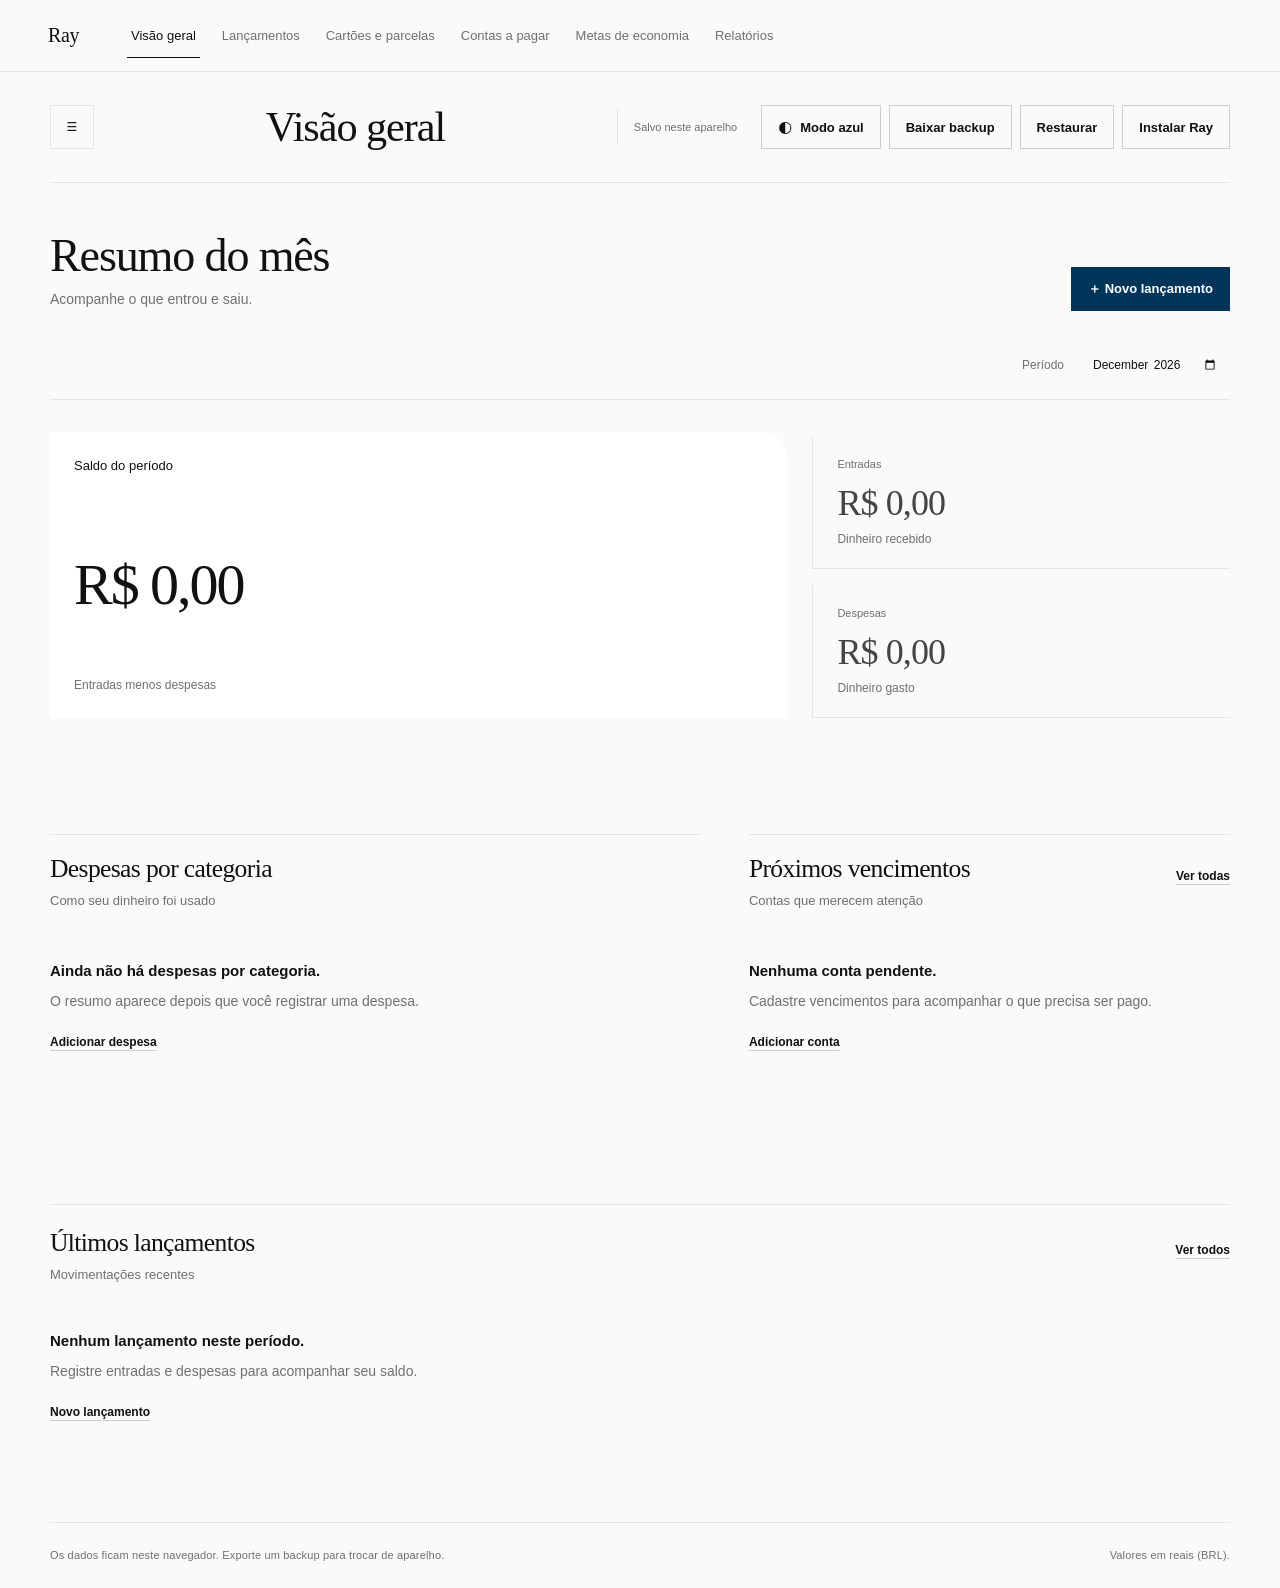
==== commit 95980d34: "chore: update Ray script cache versions" ====
--- a/index.html
+++ b/index.html
@@ -94,6 +94,6 @@
 
 
 <script src="offline-store.js?v=20261117-2"></script>
-<script src="app.js?v=20261117-9"></script>
-<script src="pwa.js?v=20261117-2"></script>
+<script src="app.js?v=20261117-10"></script>
+<script src="pwa.js?v=20261117-3"></script>
 </body></html>
--- a/style.css
+++ b/style.css
@@ -2406,3 +2406,114 @@
 @media (prefers-reduced-motion: reduce) {
   *, *::before, *::after { animation: none !important; transition: none !important; scroll-behavior: auto !important; }
 }
+
+
+/* Ray · blue night theme. The light editorial theme remains the default. */
+:root[data-theme="dark"] {
+  color-scheme: dark;
+  --color-bg: #071B31;
+  --color-surface: #0B2745;
+  --color-ink: #EAF4FF;
+  --color-ink-soft: #C4D8EF;
+  --color-muted: #91AAC5;
+  --color-rule: #1D3B59;
+  --color-rule-strong: #315575;
+  --color-action: #63B3FF;
+  --color-action-ink: #061A2D;
+  --color-focus: #8CC8FF;
+  --color-positive: #C1DCFA;
+  --color-negative: #94B8DF;
+  --color-surface-subtle: #102F50;
+  --color-surface-hover: #14395E;
+  --color-chart-fill: #6DAEEB;
+  --color-backdrop: rgba(1, 10, 20, .76);
+  --color-menu-scrim: rgba(1, 10, 20, .72);
+
+  --color-paper: var(--color-bg);
+  --color-paper-2: #102F50;
+  --color-paper-3: #234565;
+  --color-white: var(--color-surface);
+  --color-ink-2: var(--color-ink-soft);
+  --color-field-edge: #365B7E;
+  --color-accent: var(--color-action);
+  --color-accent-deep: #A7D3FF;
+  --color-accent-wash: #153D62;
+  --color-accent-ink: var(--color-action-ink);
+  --color-positive-wash: #173A5B;
+  --color-negative-wash: #183653;
+  --color-error: #B9D7F5;
+  --color-surface-nav: #081F38;
+  --color-surface-panel: #0B2745;
+  --color-surface-hero: #0D2D4D;
+  --color-surface-sticky: #0B2745;
+  --color-surface-modal: #0D2947;
+  --color-surface-soft: #0D2B4A;
+  --color-surface-card: #0B2745;
+  --color-nav-active-border: #3977AE;
+  --color-nav-text: #C4D8EF;
+  --color-nav-muted: #91AAC5;
+  --color-nav-hover: #102F50;
+  --color-nav-divider: #244563;
+  --color-privacy-divider: #244563;
+  --color-on-dark-label: #EAF4FF;
+  --color-on-dark-muted: #A8C1DC;
+  --color-button-hover: #8CC8FF;
+  --color-button-hover-ink: #061A2D;
+  --color-overlay: rgba(1, 10, 20, .76);
+  --color-glass: #0B2745;
+  --color-glass-strong: #14395E;
+  --color-glass-edge: #315575;
+  --color-on-glass: #EAF4FF;
+}
+:root[data-theme="dark"] body,
+:root[data-theme="dark"] .app {
+  background: var(--color-bg);
+  color: var(--color-ink);
+}
+:root[data-theme="dark"] .brand,
+:root[data-theme="dark"] .topbar-heading h2,
+:root[data-theme="dark"] h1,
+:root[data-theme="dark"] h2,
+:root[data-theme="dark"] h3,
+:root[data-theme="dark"] strong {
+  color: var(--color-ink);
+}
+:root[data-theme="dark"] .institution-mark {
+  --mark-bg: var(--color-surface-hover) !important;
+  --mark-color: var(--color-ink-soft) !important;
+}
+:root[data-theme="dark"] .btn.primary {
+  border-color: var(--color-action);
+  background: var(--color-action);
+  color: var(--color-action-ink);
+}
+:root[data-theme="dark"] .btn.primary:hover {
+  border-color: var(--color-button-hover);
+  background: var(--color-button-hover);
+  color: var(--color-button-hover-ink);
+}
+:root[data-theme="dark"] .summary-card.balance-card {
+  border-bottom-color: var(--color-action);
+}
+:root[data-theme="dark"] .amount-income,
+:root[data-theme="dark"] .amount-expense {
+  color: var(--color-ink-soft);
+}
+.theme-toggle { gap: var(--space-2); }
+.theme-toggle-symbol { font-size: 16px; line-height: 1; }
+:root[data-theme="dark"] .theme-toggle {
+  border-color: var(--color-action);
+  color: var(--color-ink);
+}
+@media (max-width: 48rem) {
+  .theme-toggle {
+    width: 44px;
+    min-width: 44px;
+    padding-inline: 0;
+    font-size: 0;
+  }
+  .theme-toggle-symbol { font-size: 18px; }
+}
+@media (max-width: 360px) {
+  .theme-toggle { width: 40px; min-width: 40px; }
+}
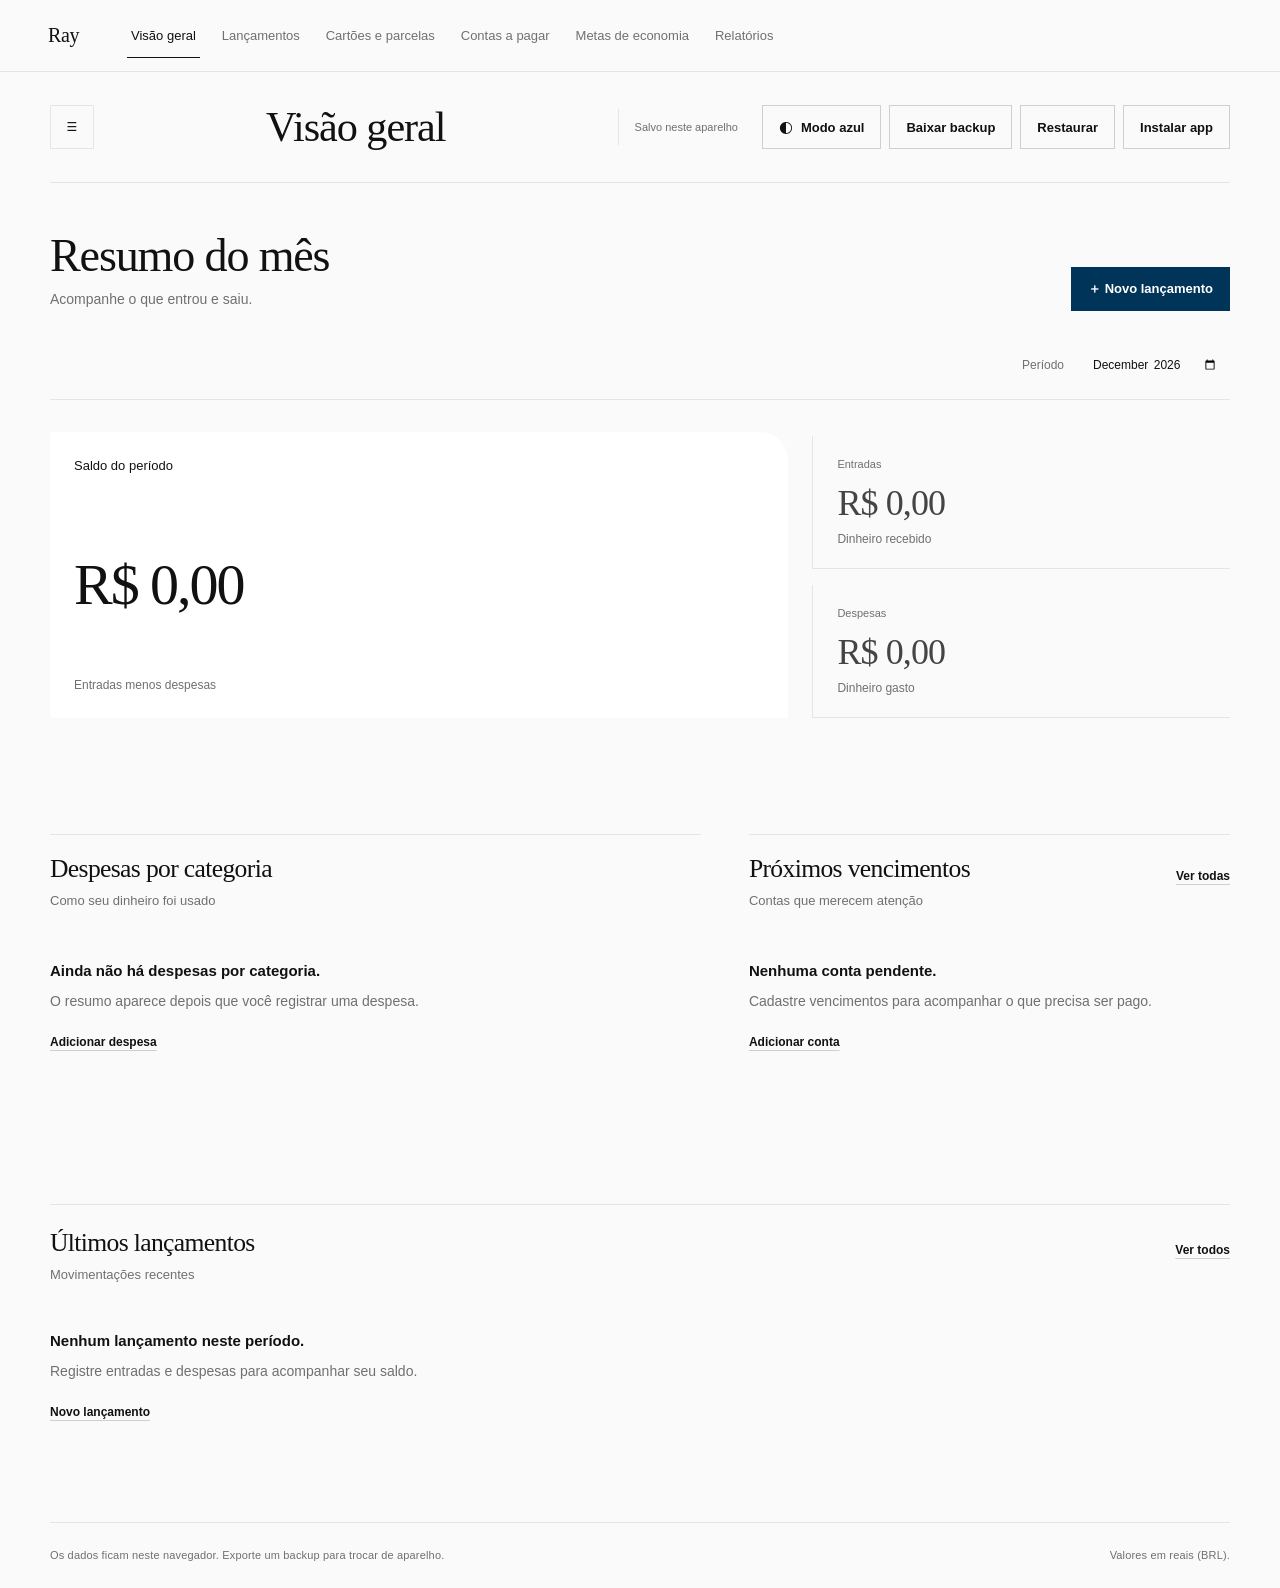
==== commit f670246e: "fix(ui): move mobile menu trigger inside drawer and rename install label" ====
--- a/index.html
+++ b/index.html
@@ -7,11 +7,11 @@
 <meta name="apple-mobile-web-app-capable" content="yes">
 <meta name="apple-mobile-web-app-title" content="Ray">
 <link rel="manifest" href="manifest.webmanifest"><meta name="description" content="Controle financeiro pessoal com dados salvos neste aparelho e backup manual.">
-<title>Ray — Finanças pessoais</title>
+<title>Ray: Finanças pessoais</title>
 <link rel="icon" href="favicon.svg?v=20261117-6" type="image/svg+xml">
 <link rel="apple-touch-icon" href="app-icon.svg">
 
-<link rel="stylesheet" href="style.css?v=20261117-16">
+<link rel="stylesheet" href="style.css?v=20261117-17">
 
 
 </head>
@@ -20,7 +20,9 @@
 <div id="authScreen" class="hidden" aria-hidden="true"></div>
 <div id="app" class="app hidden">
   <aside class="sidebar">
-    <a class="brand" href="./" aria-label="Ray"><span>Ray</span></a>
+    <div class="sidebar-head">
+      <a class="brand" href="./" aria-label="Ray"><span>Ray</span></a>
+    </div>
     <nav id="navigation">
       <button type="button" class="nav-item active" data-page="dashboard" aria-current="page"><span>◫</span> Visão geral</button>
       <button type="button" class="nav-item" data-page="transactions"><span>↕</span> Lançamentos</button>
@@ -41,7 +43,7 @@
         <button id="exportBackupBtn" class="btn secondary backup-btn" type="button" aria-label="Baixar backup" title="Baixar backup">Baixar backup</button>
         <button id="importBackupBtn" class="btn secondary backup-btn" type="button" aria-label="Restaurar backup" title="Restaurar backup">Restaurar</button>
         <input id="backupFileInput" class="hidden" type="file" accept="application/json,.json">
-        <button id="installAppBtn" class="btn secondary install-app-btn" type="button" aria-label="Instalar aplicativo" title="Instalar Ray">Instalar Ray</button>
+        <button id="installAppBtn" class="btn secondary install-app-btn" type="button" aria-label="Instalar app" title="Instalar app">Instalar app</button>
         <p id="installHelp" class="install-help hidden">No celular, abra o menu do navegador e escolha “Instalar app” ou “Adicionar à tela inicial”.</p>
       </div>
     </header>
@@ -94,6 +96,6 @@
 
 
 <script src="offline-store.js?v=20261117-2"></script>
-<script src="app.js?v=20261117-10"></script>
-<script src="pwa.js?v=20261117-3"></script>
+<script src="app.js?v=20261117-11"></script>
+<script src="pwa.js?v=20261117-4"></script>
 </body></html>
--- a/style.css
+++ b/style.css
@@ -270,6 +270,7 @@
 .summary-card.balance-card {
   border-color: var(--color-rule);
   background: var(--color-surface-panel);
+  color: var(--color-ink);
 }
 .summary-top {
   display: flex;
@@ -2482,18 +2483,9 @@
   --mark-bg: var(--color-surface-hover) !important;
   --mark-color: var(--color-ink-soft) !important;
 }
-:root[data-theme="dark"] .btn.primary {
-  border-color: var(--color-action);
-  background: var(--color-action);
-  color: var(--color-action-ink);
-}
-:root[data-theme="dark"] .btn.primary:hover {
-  border-color: var(--color-button-hover);
-  background: var(--color-button-hover);
-  color: var(--color-button-hover-ink);
-}
 :root[data-theme="dark"] .summary-card.balance-card {
   border-bottom-color: var(--color-action);
+  color: var(--color-ink);
 }
 :root[data-theme="dark"] .amount-income,
 :root[data-theme="dark"] .amount-expense {
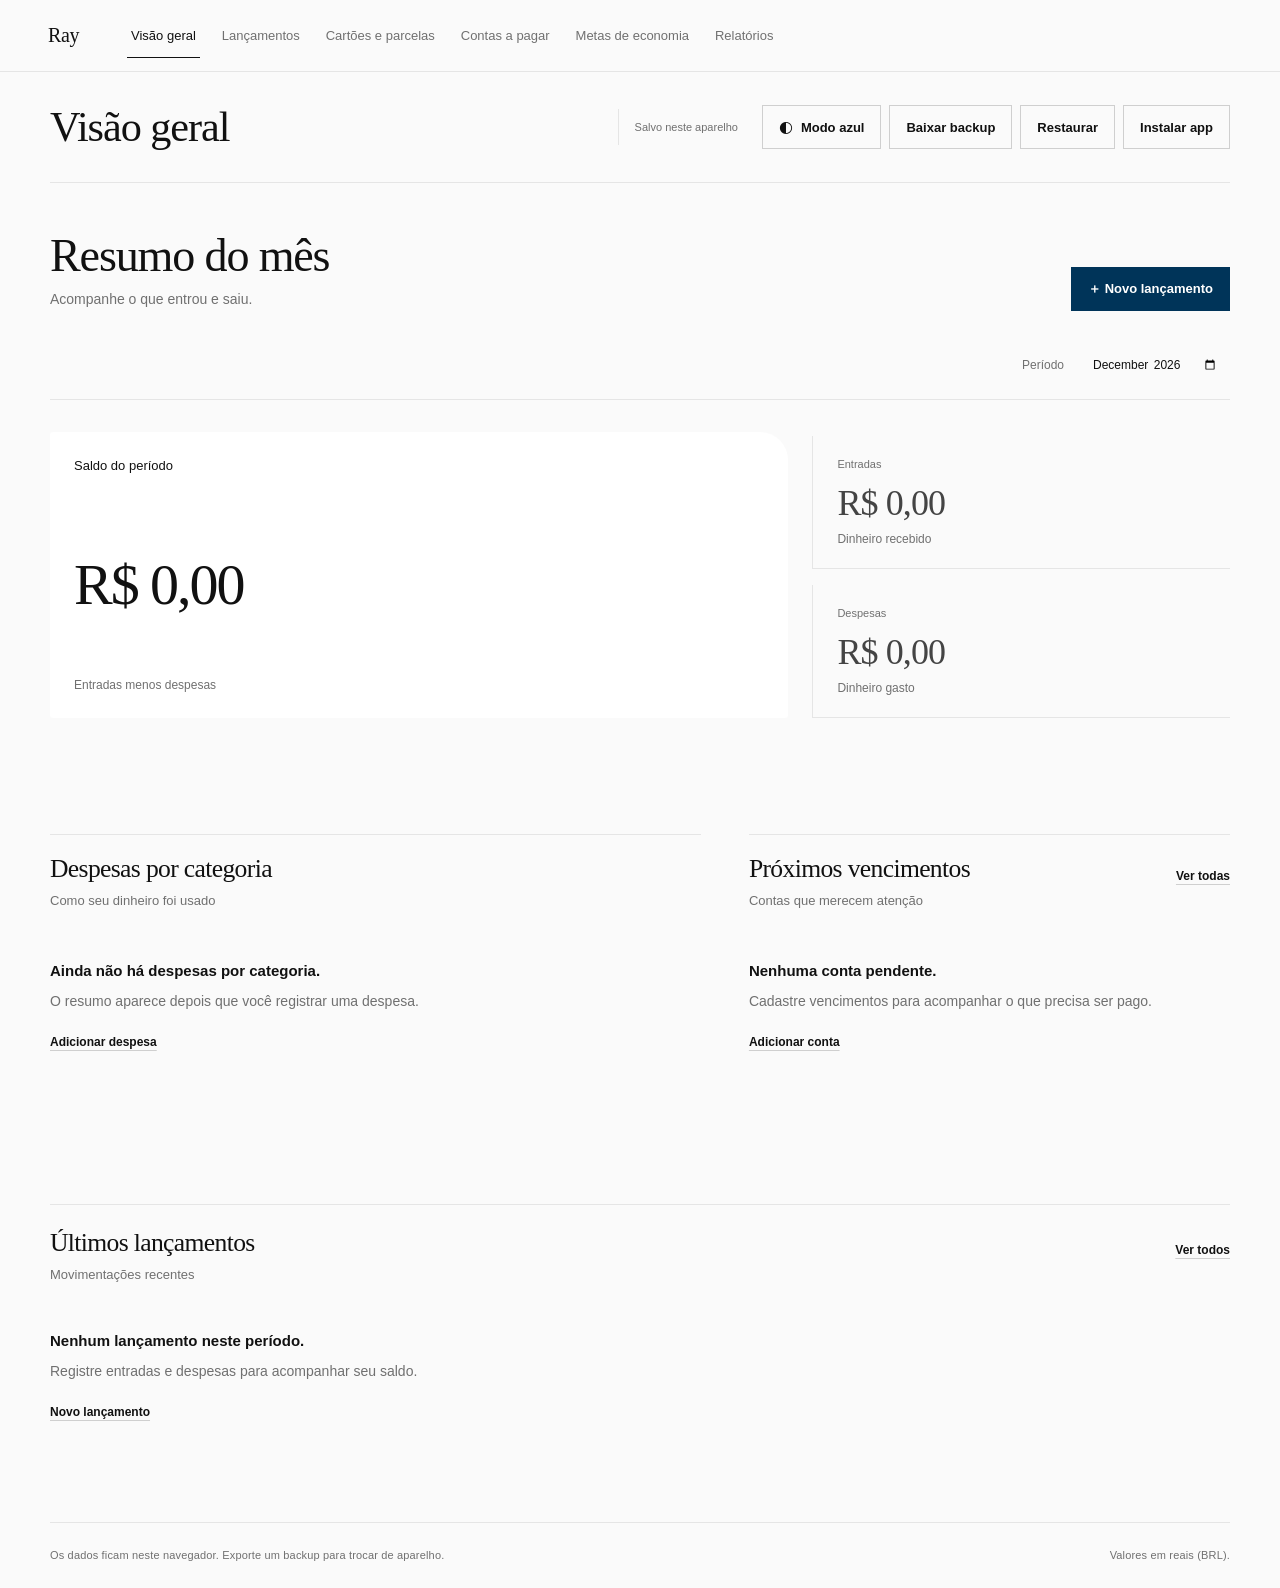
==== commit 1f32ddf2: "fix(html): keep hamburger control inside mobile navigation drawer" ====
--- a/index.html
+++ b/index.html
@@ -22,6 +22,7 @@
   <aside class="sidebar">
     <div class="sidebar-head">
       <a class="brand" href="./" aria-label="Ray"><span>Ray</span></a>
+      <button id="menuBtn" class="icon-btn mobile-menu" type="button" aria-label="Abrir menu" aria-controls="navigation" aria-expanded="false">☰</button>
     </div>
     <nav id="navigation">
       <button type="button" class="nav-item active" data-page="dashboard" aria-current="page"><span>◫</span> Visão geral</button>
@@ -35,7 +36,6 @@
   </aside>
   <main class="main">
     <header class="topbar">
-      <button id="menuBtn" class="icon-btn mobile-menu" type="button" aria-label="Abrir menu" aria-controls="navigation" aria-expanded="false">☰</button>
       <div class="topbar-heading"><h2 id="pageTitle">Visão geral</h2></div>
       <div class="top-actions">
         <span id="syncStatus" class="sync-status" role="status" aria-live="polite">Salvo neste aparelho</span>
--- a/style.css
+++ b/style.css
@@ -2509,3 +2509,126 @@
 @media (max-width: 360px) {
   .theme-toggle { width: 40px; min-width: 40px; }
 }
+
+
+/* Mobile drawer fix: keep the close control inside the drawer, above the scrim. */
+.sidebar-head { display: contents; }
+@media (max-width: 48rem) {
+  .sidebar {
+    position: fixed;
+    z-index: 20;
+    inset: 0 0 auto;
+    display: flex;
+    flex-direction: row;
+    align-items: center;
+    justify-content: space-between;
+    width: 100%;
+    height: 64px;
+    min-height: 64px;
+    padding: var(--space-2) var(--gutter);
+    overflow: visible;
+    border-bottom: 1px solid var(--color-rule);
+    background: var(--color-bg);
+  }
+  .sidebar-head {
+    display: flex;
+    flex: 1 1 auto;
+    align-items: center;
+    justify-content: space-between;
+    gap: var(--space-3);
+    min-width: 0;
+    width: 100%;
+  }
+  .sidebar .mobile-menu {
+    display: inline-flex;
+    flex: 0 0 44px;
+    align-items: center;
+    justify-content: center;
+    width: 44px;
+    min-width: 44px;
+    min-height: 44px;
+    padding: 0;
+    border: 1px solid var(--color-rule-strong);
+    background: var(--color-bg);
+    color: var(--color-ink);
+    font-size: 20px;
+    line-height: 1;
+  }
+  .sidebar #navigation,
+  .sidebar .sidebar-bottom {
+    display: none;
+  }
+  .sidebar.open {
+    inset: 0 auto 0 0;
+    flex-direction: column;
+    align-items: stretch;
+    justify-content: flex-start;
+    width: min(88vw, 320px);
+    height: 100dvh;
+    min-height: 100dvh;
+    padding: var(--space-3) var(--space-5) var(--space-5);
+    overflow-y: auto;
+    overscroll-behavior: contain;
+    border-right: 1px solid var(--color-rule);
+    border-bottom: 0;
+    background: var(--color-bg);
+  }
+  .sidebar.open .sidebar-head {
+    flex: 0 0 48px;
+    width: 100%;
+  }
+  .sidebar.open #navigation {
+    display: grid;
+    flex: 1 1 auto;
+    align-content: start;
+    justify-content: stretch;
+    gap: var(--space-1);
+    width: 100%;
+    margin-top: var(--space-5);
+  }
+  .sidebar.open .nav-item {
+    display: flex;
+    width: 100%;
+    min-height: 48px;
+    padding: 0 var(--space-2);
+    border: 0;
+    border-bottom: 1px solid var(--color-rule);
+    background: transparent;
+    color: var(--color-ink-soft);
+    font-size: 14px;
+    text-align: left;
+  }
+  .sidebar.open .nav-item.active {
+    border-bottom-color: var(--color-action);
+    background: transparent;
+    color: var(--color-ink);
+  }
+  .sidebar.open .nav-item > span { display: none !important; }
+  .sidebar.open .sidebar-bottom {
+    display: block;
+    margin-top: auto;
+  }
+  .sidebar.open .privacy-note {
+    display: grid;
+    padding: var(--space-4) 0 0;
+    border-top: 1px solid var(--color-rule);
+    border-left: 0;
+  }
+  body:has(.sidebar.open) { overflow: hidden; }
+  body:has(.sidebar.open)::before {
+    content: "";
+    position: fixed;
+    z-index: 19;
+    inset: 64px 0 0;
+    background: var(--color-menu-scrim);
+  }
+  .main {
+    position: relative;
+    z-index: 0;
+    margin-top: 80px;
+  }
+}
+@media (min-width: 48.001rem) {
+  .sidebar-head { display: contents; }
+  .sidebar .mobile-menu { display: none; }
+}
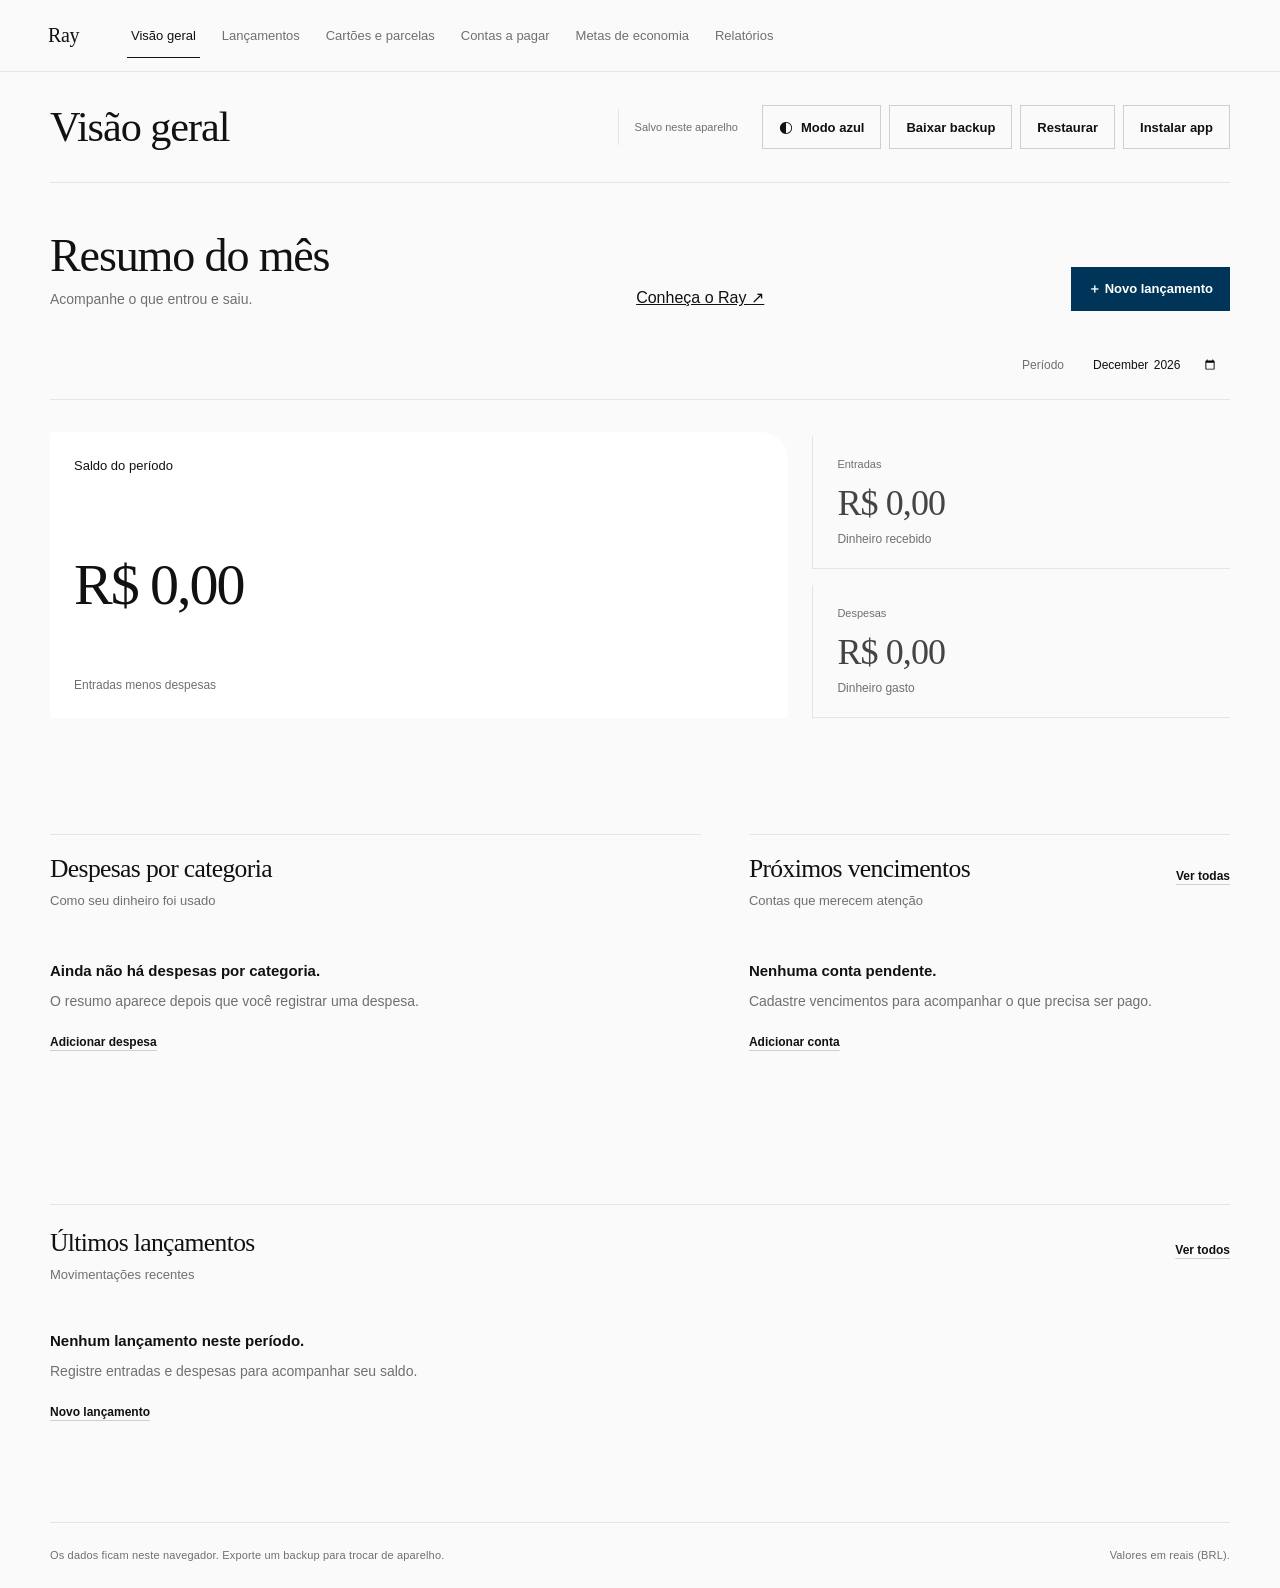
==== commit aa14b195: "Add a link to the Ray Glyph Portal" ====
--- a/index.html
+++ b/index.html
@@ -11,7 +11,7 @@
 <link rel="icon" href="favicon.svg?v=20261117-6" type="image/svg+xml">
 <link rel="apple-touch-icon" href="app-icon.svg">
 
-<link rel="stylesheet" href="style.css?v=20261117-17">
+<link rel="stylesheet" href="style.css?v=20261117-18">
 
 
 </head>
@@ -50,7 +50,7 @@
     <div id="content" class="content" aria-busy="false">
       <section id="dashboardPage" class="page">
         <div class="welcome-row">
-          <div><h3>Resumo do mês</h3><p class="muted">Acompanhe o que entrou e saiu.</p></div>
+          <div><h3>Resumo do mês</h3><p class="muted">Acompanhe o que entrou e saiu.</p></div><a class="portal-shortcut" href="portal.html">Conheça o Ray <span aria-hidden="true">↗</span></a>
           <button type="button" class="btn primary" id="quickAddBtn">＋ Novo lançamento</button>
         </div>
         <div class="filter-row"><label for="monthFilter">Período</label><input id="monthFilter" type="month" aria-label="Selecionar período"></div>
@@ -96,6 +96,6 @@
 
 
 <script src="offline-store.js?v=20261117-2"></script>
-<script src="app.js?v=20261117-11"></script>
+<script src="app.js?v=20261117-12"></script>
 <script src="pwa.js?v=20261117-4"></script>
 </body></html>
--- a/style.css
+++ b/style.css
@@ -2625,7 +2625,7 @@
   .main {
     position: relative;
     z-index: 0;
-    margin-top: 80px;
+    margin-top: var(--space-11);
   }
 }
 @media (min-width: 48.001rem) {
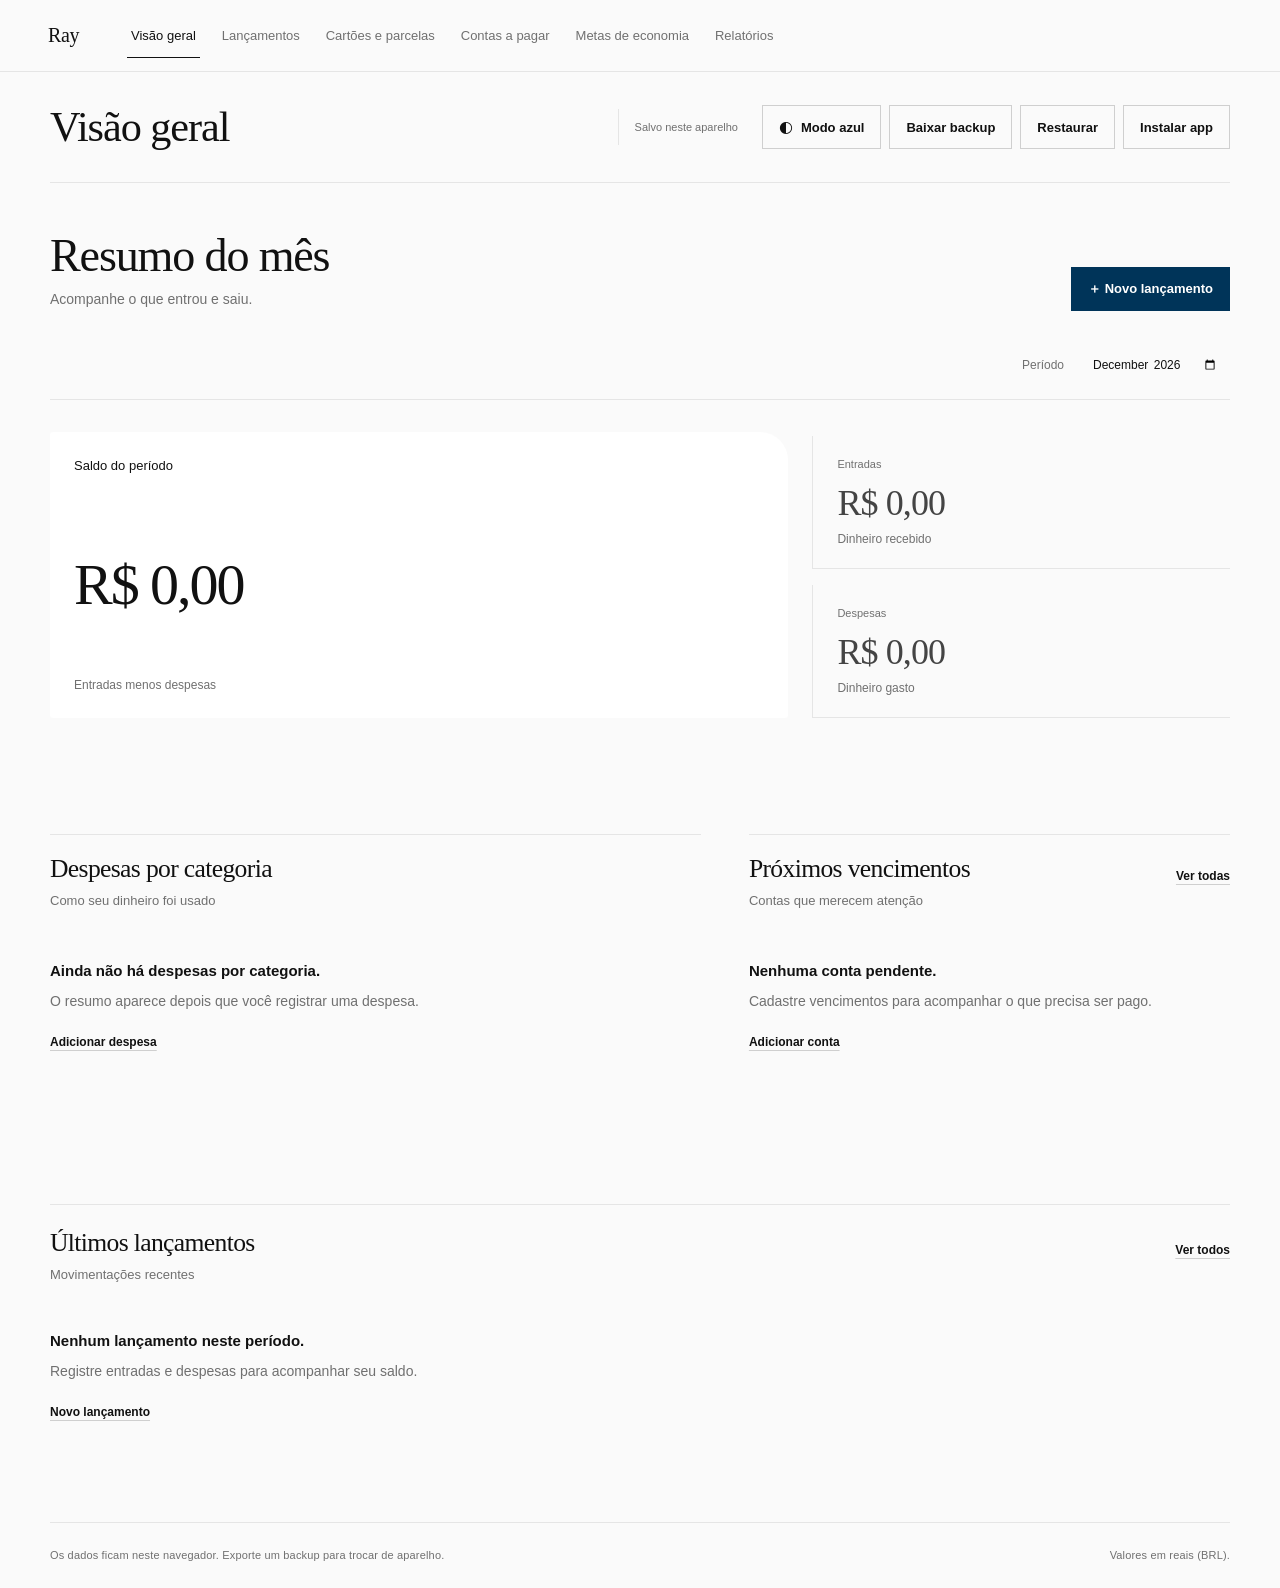
==== commit 00690e94: "Remove the Glyph Portal shortcut from dashboard" ====
--- a/index.html
+++ b/index.html
@@ -50,7 +50,7 @@
     <div id="content" class="content" aria-busy="false">
       <section id="dashboardPage" class="page">
         <div class="welcome-row">
-          <div><h3>Resumo do mês</h3><p class="muted">Acompanhe o que entrou e saiu.</p></div><a class="portal-shortcut" href="portal.html">Conheça o Ray <span aria-hidden="true">↗</span></a>
+          <div><h3>Resumo do mês</h3><p class="muted">Acompanhe o que entrou e saiu.</p></div>
           <button type="button" class="btn primary" id="quickAddBtn">＋ Novo lançamento</button>
         </div>
         <div class="filter-row"><label for="monthFilter">Período</label><input id="monthFilter" type="month" aria-label="Selecionar período"></div>
--- a/style.css
+++ b/style.css
@@ -2632,3 +2632,28 @@
   .sidebar-head { display: contents; }
   .sidebar .mobile-menu { display: none; }
 }
+
+
+/* Link to the optional Glyph Portal experience. */
+.portal-shortcut {
+  display: inline-flex;
+  align-items: center;
+  gap: var(--space-2);
+  margin-left: auto;
+  padding: var(--space-2) 0;
+  color: var(--color-action);
+  font-size: 12px;
+  font-weight: 650;
+  text-decoration: none;
+  white-space: nowrap;
+}
+.portal-shortcut:hover { text-decoration: underline; text-underline-offset: 4px; }
+.portal-shortcut:focus-visible {
+  outline: 2px solid var(--color-focus);
+  outline-offset: 4px;
+}
+
+@media (max-width: 640px) {
+  .welcome-row { flex-wrap: wrap; }
+  .portal-shortcut { margin-left: 0; margin-right: auto; order: 3; }
+}
